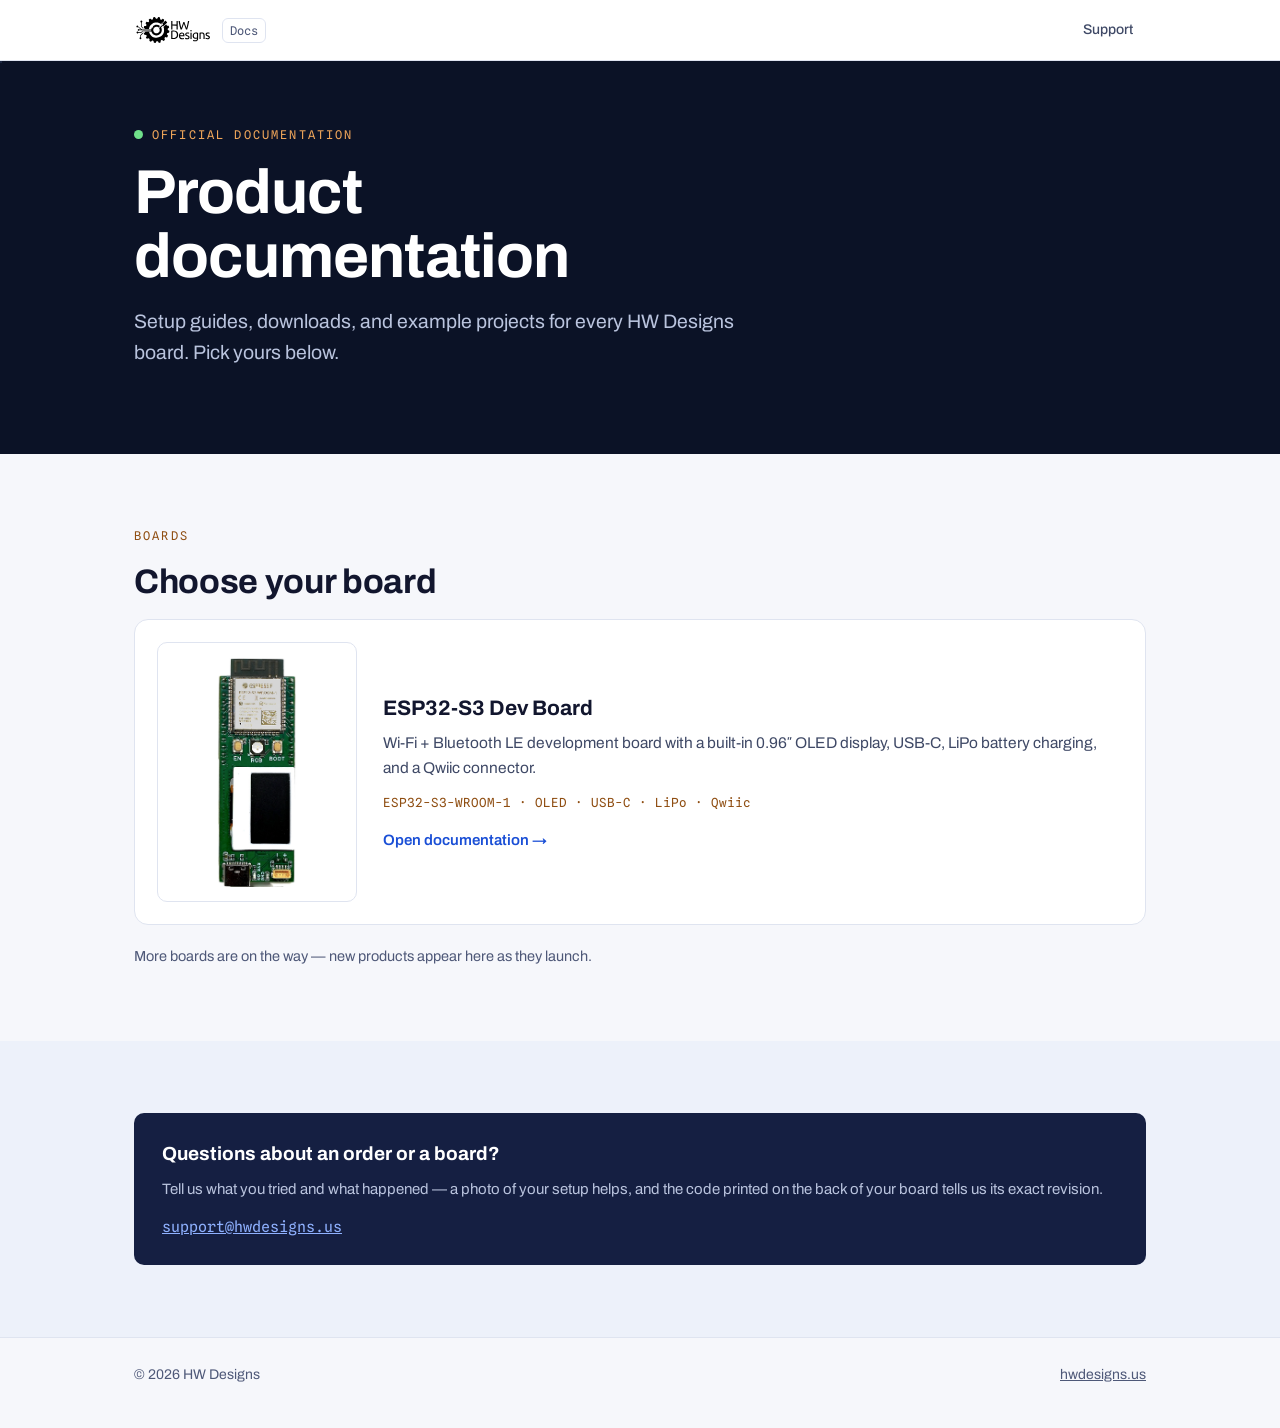
==== index.html @ e9e4bdf4 "redesigned the webpage with new colors and added the DVT results" ====
<!DOCTYPE html>
<html lang="en">
<!--
  HW Designs — documentation hub (site root)
  ───────────────────────────────────────────
  This page lists every board. Each board lives in its own folder
  (e.g. /esp32-s3/) with its own page, images, and documents.
  To add a new board: see "Adding a new board" in README.md.
-->
<head>
  <meta charset="UTF-8">
  <meta name="viewport" content="width=device-width, initial-scale=1.0">
  <title>Documentation · HW Designs</title>
  <meta name="description" content="Official documentation for HW Designs boards: setup guides, schematics, pinouts, 3D models, and example projects.">
  <meta property="og:title" content="HW Designs — Documentation">
  <meta property="og:description" content="Pick your board for setup guides, downloads, and example projects.">
  <meta property="og:url" content="https://docs.hwdesigns.us">
  <meta name="color-scheme" content="light">
  <link rel="icon" href="assets/logo.svg">
  <link rel="preconnect" href="https://fonts.googleapis.com">
  <link rel="preconnect" href="https://fonts.gstatic.com" crossorigin>
  <link href="https://fonts.googleapis.com/css2?family=Archivo:wght@400;500;600;700&family=Spline+Sans+Mono:wght@400;500&display=swap" rel="stylesheet">
  <link rel="stylesheet" href="assets/site.css">
</head>
<body id="top">
  <a class="skip" href="#boards">Skip to boards</a>

  <header class="site-header">
    <div class="header-inner">
      <a class="brand" href="#top">
        <img src="assets/logo.svg" alt="HW Designs" class="logo" onerror="this.hidden=true;this.nextElementSibling.hidden=false">
        <span class="brand-fallback" hidden>HW&nbsp;Designs</span>
        <span class="brand-docs">Docs</span>
      </a>
      <nav class="site-nav" aria-label="Sections">
        <a href="#support">Support</a>
      </nav>
    </div>
  </header>

  <section class="hero">
    <div class="wrap">
      <p class="eyebrow"><span class="rgb-dot" aria-hidden="true"></span>Official documentation</p>
      <h1>Product documentation</h1>
      <p class="lede">Setup guides, downloads, and example projects for every HW&nbsp;Designs board. Pick yours below.</p>
    </div>
  </section>

  <main>
    <section id="boards" class="section">
      <div class="wrap">
        <p class="kicker">Boards</p>
        <h2>Choose your board</h2>
        <div class="grid-boards">
          <!-- To add a new board, copy this whole <a class="board-card"> block,
               change the href to the new board's folder, and update the
               image path, name, description, and tags. -->
          <a class="board-card" href="esp32-s3/">
            <span class="thumb">
              <!-- Keep this in sync with IMG_VERSION in esp32-s3/index.html when you post new photos -->
              <img src="esp32-s3/assets/top_view_V2.jpg" alt="ESP32-S3 Dev Board" loading="lazy">
            </span>
            <span class="info">
              <span class="b-name">ESP32&#8209;S3 Dev Board</span>
              <span class="b-desc">Wi&#8209;Fi + Bluetooth&nbsp;LE development board with a built&#8209;in 0.96&Prime; OLED display, USB&#8209;C, LiPo battery charging, and a Qwiic connector.</span>
              <span class="b-tags">ESP32-S3-WROOM-1 &middot; OLED &middot; USB-C &middot; LiPo &middot; Qwiic</span>
              <span class="b-go">Open documentation&nbsp;&rarr;</span>
            </span>
          </a>
        </div>
        <p class="more-note">More boards are on the way &mdash; new products appear here as they launch.</p>
      </div>
    </section>

    <section id="support" class="section">
      <div class="wrap">
        <div class="contact">
          <h3>Questions about an order or a board?</h3>
          <p>Tell us what you tried and what happened &mdash; a photo of your setup helps, and the code printed on the back of your board tells us its exact revision.</p>
          <!-- TODO: make sure this mailbox exists (or change it) before printing the QR code -->
          <p><a href="mailto:support@hwdesigns.us">support@hwdesigns.us</a></p>
        </div>
      </div>
    </section>
  </main>

  <footer class="site-footer">
    <div class="wrap footer-inner">
      <span>&copy; 2026 HW Designs</span>
      <a href="https://hwdesigns.us">hwdesigns.us</a>
    </div>
  </footer>
</body>
</html>
---- assets/site.css ----
/* ═══════════════════════════════════════════════════════════════════════
   HW Designs — shared site stylesheet (assets/site.css)
   Used by: /index.html (hub) · /esp32-s3/index.html · /esp32-s3/dvt/
   Theme: "circuit copper & cobalt" — ink-navy dark surfaces, cobalt
   primary, copper secondary. No green (the boards supply that).
   Every text/background pair verified ≥ 4.5:1 (most ≥ 6:1) WCAG AA.
   Colors and fonts live in :root below — edit once, applies site-wide.
   ═══════════════════════════════════════════════════════════════════════ */
:root{
  color-scheme: light;
  /* Light surfaces */
  --paper:#F6F7FB;         /* page background                  */
  --card:#FFFFFF;          /* cards & tables                   */
  --tint:#EDF1FA;          /* alternating section bands        */
  --ink:#12162E;           /* headings & body text  (16.6:1)   */
  --soft:#3F4966;          /* secondary text        (8.3:1)    */
  --label:#4E5878;         /* small labels          (6.6:1)    */
  --line:#DFE4F0;          /* borders                          */
  /* Dark surfaces */
  --navy:#0B1226;          /* hero & dark panels               */
  --navy-2:#151F42;        /* raised dark panels               */
  --bright:#F2F5FC;        /* text on navy          (17:1)     */
  --dim:#BAC4DE;           /* secondary on navy     (10.7:1)   */
  --faint:#8E9AC0;         /* tertiary on navy      (6.7:1)    */
  /* Accents */
  --cobalt:#1A4FD6;        /* primary — links, buttons, active (6.3:1 on paper) */
  --cobalt-ink:#1443B8;    /* primary text on cobalt-tint      */
  --cobalt-lt:#8FB1FF;     /* primary on navy       (8.8:1)    */
  --cobalt-tint:#E3EAFD;
  --copper:#C06A14;        /* secondary — decorative           */
  --copper-ink:#8F4E12;    /* secondary text        (6.0:1)    */
  --copper-lt:#F0A65A;     /* secondary on navy     (9.1:1)    */
  --copper-tint:#FBEEDD;
  --red-ink:#A8271F;       /* failures              (6.1:1)    */
  --red-tint:#FBE7E6;
  --gray-tint:#EDEFF5;
  --radius:10px;
  --sans:'Archivo',system-ui,-apple-system,'Segoe UI',sans-serif;
  --mono:'Spline Sans Mono',ui-monospace,'SF Mono',Menlo,Consolas,monospace;
}
*{box-sizing:border-box}
html{scroll-behavior:smooth}
body{margin:0;font-family:var(--sans);font-size:16.5px;line-height:1.6;color:var(--ink);background:var(--paper)}
::selection{background:var(--navy);color:#fff}
:focus-visible{outline:2px solid var(--cobalt);outline-offset:2px;border-radius:4px}
.wrap{max-width:1060px;margin:0 auto;padding:0 24px}
a{color:var(--cobalt)}

.skip{position:absolute;left:-999px;top:0;background:var(--navy);color:#fff;padding:10px 16px;z-index:99}
.skip:focus{left:12px;top:12px}

/* ── Header & pill-tab nav ─────────────────────────────────────────── */
.site-header{position:sticky;top:0;z-index:20;background:rgba(255,255,255,.94);backdrop-filter:blur(8px);border-bottom:1px solid var(--line)}
.header-inner{display:flex;align-items:center;justify-content:space-between;gap:16px;padding:11px 24px;max-width:1060px;margin:0 auto}
.brand{display:flex;align-items:center;gap:10px;text-decoration:none}
.logo{height:30px;width:auto;display:block}
.brand-fallback{font-weight:700;letter-spacing:.06em;color:var(--ink)}
.brand-docs{font-family:var(--mono);font-size:12px;color:var(--label);border:1px solid var(--line);border-radius:6px;padding:2px 7px}
.site-nav{display:flex;flex-wrap:wrap;gap:4px}
.site-nav a{font-size:14px;font-weight:500;color:var(--soft);text-decoration:none;padding:7px 12px;border-radius:999px;border:1px solid transparent;transition:background .15s ease,color .15s ease}
.site-nav a:hover{color:var(--cobalt-ink);background:var(--cobalt-tint)}
.site-nav a.active{color:var(--cobalt-ink);background:var(--cobalt-tint);border-color:#CBD8F8;font-weight:600}

/* ── Hero (ink-navy with faint circuit dot-grid) ───────────────────── */
.hero{background:var(--navy) radial-gradient(circle at 1px 1px,rgba(143,177,255,.13) 1px,transparent 1.6px);background-size:auto,26px 26px;color:var(--bright);padding:64px 0 60px}
.hero-grid{display:grid;grid-template-columns:1fr 250px;gap:52px;align-items:center}
.eyebrow{font-family:var(--mono);font-size:12px;letter-spacing:.18em;text-transform:uppercase;color:var(--copper-lt);margin:0;display:flex;align-items:center;gap:9px}
.rgb-dot{width:9px;height:9px;border-radius:50%;background:#6FE08A;animation:ledcycle 6s ease-in-out infinite;flex:none}
@keyframes ledcycle{0%,100%{background:#FF6A5A}33%{background:#6FE08A}66%{background:#6FB2FF}}
.hero h1{font-size:clamp(38px,6vw,62px);line-height:1.04;letter-spacing:-.015em;font-weight:700;margin:16px 0 16px;color:#fff;max-width:16ch}
.lede{font-size:clamp(17px,2vw,19.5px);color:var(--dim);max-width:58ch;margin:0 0 26px}
.cta-row{display:flex;flex-wrap:wrap;gap:12px;margin:0 0 18px}
.btn{display:inline-block;padding:12px 22px;border-radius:8px;font-weight:600;font-size:15.5px;text-decoration:none;border:1px solid transparent}
.btn-light{background:var(--cobalt);color:#fff}
.btn-light:hover{background:#1443B8}
.btn-ghost{border-color:rgba(186,196,222,.5);color:var(--bright)}
.btn-ghost:hover{border-color:var(--bright)}
.quickfacts{font-family:var(--mono);font-size:13px;color:var(--faint);margin:0}

/* Product shot: white card floating on navy with cobalt + copper glow.
   (Board renders now have white backgrounds, so the frame is light.)   */
.hero-shot{position:relative;margin:0;justify-self:center;background:#fff;border-radius:16px;padding:16px 12px;box-shadow:0 24px 70px rgba(4,8,20,.55)}
.hero-shot::before{content:"";position:absolute;inset:-18%;z-index:-1;background:radial-gradient(closest-side at 35% 40%,rgba(90,134,255,.4),transparent 70%),radial-gradient(closest-side at 70% 75%,rgba(240,166,90,.22),transparent 72%);pointer-events:none}
.hero-shot img{position:relative;display:block;height:440px;width:auto;max-width:100%}

/* ── Sections ──────────────────────────────────────────────────────── */
.section{padding:72px 0}
main > .section:nth-child(even){background:var(--tint)}
section{scroll-margin-top:96px}
.kicker{font-family:var(--mono);font-size:12px;letter-spacing:.18em;text-transform:uppercase;color:var(--copper-ink);margin:0}
.section h2{font-size:clamp(26px,3.4vw,34px);letter-spacing:-.01em;margin:10px 0 10px}
.section-intro{color:var(--soft);max-width:62ch;margin:0}

/* ── Getting-started steps ─────────────────────────────────────────── */
.steps{list-style:none;margin:36px 0 0;padding:0;display:grid;gap:14px}
.step{background:var(--card);border:1px solid var(--line);border-radius:var(--radius);padding:24px 26px;display:grid;grid-template-columns:44px 1fr;gap:20px}
.step-no{font-family:var(--mono);font-size:16px;color:#fff;background:var(--cobalt);width:40px;height:40px;border-radius:8px;display:grid;place-items:center}
.step h3{margin:7px 0 8px;font-size:19px}
.step p{margin:0 0 10px;color:var(--soft)}
.step p:last-child{margin-bottom:0}
pre{background:#F0F2F8;color:#181D36;border:1px solid var(--line);border-left:3px solid var(--cobalt);border-radius:8px;padding:14px 18px;overflow-x:auto;font-family:var(--mono);font-size:13.5px;line-height:1.6;margin:12px 0}
code{font-family:var(--mono)}
p code,li code,td code{background:#E7EAF4;border-radius:5px;padding:2px 6px;font-size:.88em}
.settings{border-collapse:collapse;margin:12px 0 4px;font-size:14.5px}
.settings th,.settings td{text-align:left;padding:8px 22px 8px 0;border-bottom:1px solid var(--line)}
.settings th{font-weight:600;color:var(--ink)}
.settings td{font-family:var(--mono);font-size:13.5px;color:var(--soft)}
.hint{font-size:14px;color:var(--label)}

/* ── Board tour ────────────────────────────────────────────────────── */
.tour-grid{display:grid;grid-template-columns:1fr 1fr;gap:22px;margin:36px 0 0}
.tour-col h3{margin:0 0 12px;font-size:19px}
.render-frame{background:var(--card);border:1px solid var(--line);border-radius:14px;padding:20px;display:flex;justify-content:center}
.render-frame img{display:block;height:520px;width:auto;max-width:100%}
.feat{list-style:none;margin:18px 0 0;padding:0;display:grid;gap:9px}
.feat li{position:relative;padding-left:20px;color:var(--soft);font-size:15.5px}
.feat li::before{content:"";position:absolute;left:0;top:9px;width:8px;height:8px;background:var(--copper)}
.notes{display:grid;grid-template-columns:repeat(3,1fr);gap:14px;margin:30px 0 0}
.note{background:var(--card);border:1px solid var(--line);border-top:3px solid var(--copper);border-radius:var(--radius);padding:20px 22px}
.note h4{margin:0 0 8px;font-size:16px}
.note p{margin:0;color:var(--soft);font-size:14.5px}
.dims{font-family:var(--mono);font-size:13.5px;color:var(--label);margin:26px 0 0}

/* ── Spec grid ─────────────────────────────────────────────────────── */
.grid-specs{display:grid;grid-template-columns:repeat(4,1fr);gap:14px;margin:36px 0 0}
.spec{background:var(--card);border:1px solid var(--line);border-radius:var(--radius);padding:18px 20px}
.spec .label{font-family:var(--mono);font-size:12px;letter-spacing:.14em;text-transform:uppercase;color:var(--copper-ink)}
.spec .val{margin-top:8px;font-weight:600;font-size:15px;line-height:1.5}

/* ── Downloads table ───────────────────────────────────────────────── */
.dl-table{width:100%;border-collapse:collapse;margin:32px 0 0;background:var(--card);border:1px solid var(--line);border-radius:var(--radius);overflow:hidden}
.dl-table thead th{font-family:var(--mono);font-size:12px;letter-spacing:.14em;text-transform:uppercase;color:var(--label);text-align:left;padding:14px 20px;border-bottom:1px solid var(--line);font-weight:500;background:var(--card)}
.dl-table td{padding:16px 20px;border-bottom:1px solid var(--line);vertical-align:top;background:var(--card)}
.dl-table tbody tr:last-child td{border-bottom:none}
.dl-table tbody tr:hover td{background:#F3F6FD}
.dl-name{font-weight:600}
.dl-desc{color:var(--soft);font-size:15px}
.dl-file a{font-family:var(--mono);font-size:13.5px;text-underline-offset:3px}
.table-note{font-size:14px;color:var(--label);margin:14px 0 0}

/* ── Example cards ─────────────────────────────────────────────────── */
.grid-ex{display:grid;grid-template-columns:repeat(3,1fr);gap:14px;margin:36px 0 0}
.card{background:var(--card);border:1px solid var(--line);border-radius:var(--radius);padding:24px;display:flex;flex-direction:column;gap:10px}
.card h3{margin:0;font-size:18px}
.card p{margin:0;color:var(--soft);font-size:15px;flex:1}
.btn-sm{align-self:flex-start;font-size:14px;font-weight:600;color:var(--cobalt-ink);border:1.5px solid var(--cobalt);border-radius:7px;padding:8px 14px;text-decoration:none}
.btn-sm:hover{background:var(--cobalt);border-color:var(--cobalt);color:#fff}

/* ── Support ───────────────────────────────────────────────────────── */
.grid-support{display:grid;grid-template-columns:1fr 1.3fr;gap:14px;margin:36px 0 0}
.contact{background:var(--navy-2);color:var(--bright);border-radius:var(--radius);padding:26px 28px}
.contact h3{margin:0 0 8px;font-size:19px;color:#fff}
.contact p{margin:0 0 14px;color:var(--dim);font-size:15px}
.contact p:last-child{margin:0}
.contact a{color:var(--cobalt-lt);font-family:var(--mono);font-size:15px}
.faq{display:grid;gap:10px;align-content:start}
details{background:var(--card);border:1px solid var(--line);border-radius:var(--radius)}
summary{list-style:none;cursor:pointer;padding:16px 20px;font-weight:600;display:flex;justify-content:space-between;gap:12px}
summary::-webkit-details-marker{display:none}
summary::after{content:"+";font-family:var(--mono);color:var(--copper-ink)}
details[open] summary::after{content:"–"}
details p{margin:0;padding:0 20px 16px;color:var(--soft);font-size:15px}

/* ── Hub board cards ───────────────────────────────────────────────── */
.grid-boards{display:grid;gap:16px}
.board-card{display:grid;grid-template-columns:200px 1fr;gap:26px;align-items:center;background:var(--card);border:1px solid var(--line);border-radius:14px;padding:22px;text-decoration:none;transition:border-color .15s ease,box-shadow .15s ease}
.board-card:hover{border-color:var(--cobalt);box-shadow:0 8px 28px rgba(26,79,214,.12)}
.thumb{background:var(--card);border:1px solid var(--line);border-radius:10px;padding:14px 10px;display:flex;justify-content:center}
.thumb img{display:block;height:230px;width:auto;max-width:100%}
.b-name{display:block;font-size:21px;font-weight:700;color:var(--ink);margin:0 0 6px}
.b-desc{display:block;color:var(--soft);font-size:15.5px;margin:0 0 12px}
.b-tags{display:block;font-family:var(--mono);font-size:12.5px;color:var(--copper-ink);margin:0 0 14px}
.b-go{display:inline-block;font-weight:600;font-size:15px;color:var(--cobalt)}
.board-card:hover .b-go{text-decoration:underline;text-underline-offset:4px}
.more-note{font-size:14.5px;color:var(--label);margin:20px 0 0}

/* ── Status pills & progress (DVT report) ──────────────────────────── */
.pill{display:inline-block;font-family:var(--mono);font-size:11.5px;letter-spacing:.06em;font-weight:500;border-radius:999px;padding:3px 10px;border:1px solid transparent;white-space:nowrap}
.pill-pass{background:var(--cobalt-tint);color:var(--cobalt-ink);border-color:#C9D7FA}
.pill-fail{background:var(--red-tint);color:var(--red-ink);border-color:#F2CBC8}
.pill-open{background:var(--copper-tint);color:var(--copper-ink);border-color:#F0D9BC}
.pill-na{background:var(--gray-tint);color:var(--label);border-color:#DCE0EC}
.progress{height:10px;border-radius:999px;background:var(--gray-tint);overflow:hidden;border:1px solid var(--line)}
.progress > span{display:block;height:100%;background:linear-gradient(90deg,var(--cobalt),#5A86FF)}

/* ── Footer ────────────────────────────────────────────────────────── */
.site-footer{border-top:1px solid var(--line);padding:26px 0 42px;background:var(--paper)}
.footer-inner{display:flex;flex-wrap:wrap;justify-content:space-between;gap:10px;font-size:14px;color:var(--label)}
.site-footer a{color:var(--label)}

/* ── Responsive ────────────────────────────────────────────────────── */
@media (max-width:900px){
  .hero-grid{grid-template-columns:1fr;gap:36px}
  .hero-shot{justify-self:start}
  .hero-shot img{height:380px}
  .tour-grid{grid-template-columns:1fr}
  .render-frame img{height:440px}
  .notes{grid-template-columns:1fr}
  .grid-specs{grid-template-columns:repeat(2,1fr)}
  .grid-ex{grid-template-columns:1fr}
  .grid-support{grid-template-columns:1fr}
  .board-card{grid-template-columns:1fr}
  .thumb img{height:200px}
}
@media (max-width:560px){
  .grid-specs{grid-template-columns:1fr}
  .step{grid-template-columns:1fr;gap:10px}
  .dl-desc-col{display:none}
}
@media (prefers-reduced-motion:reduce){
  html{scroll-behavior:auto}
  .rgb-dot{animation:none;background:var(--cobalt-lt)}
  .site-nav a,.board-card{transition:none}
}
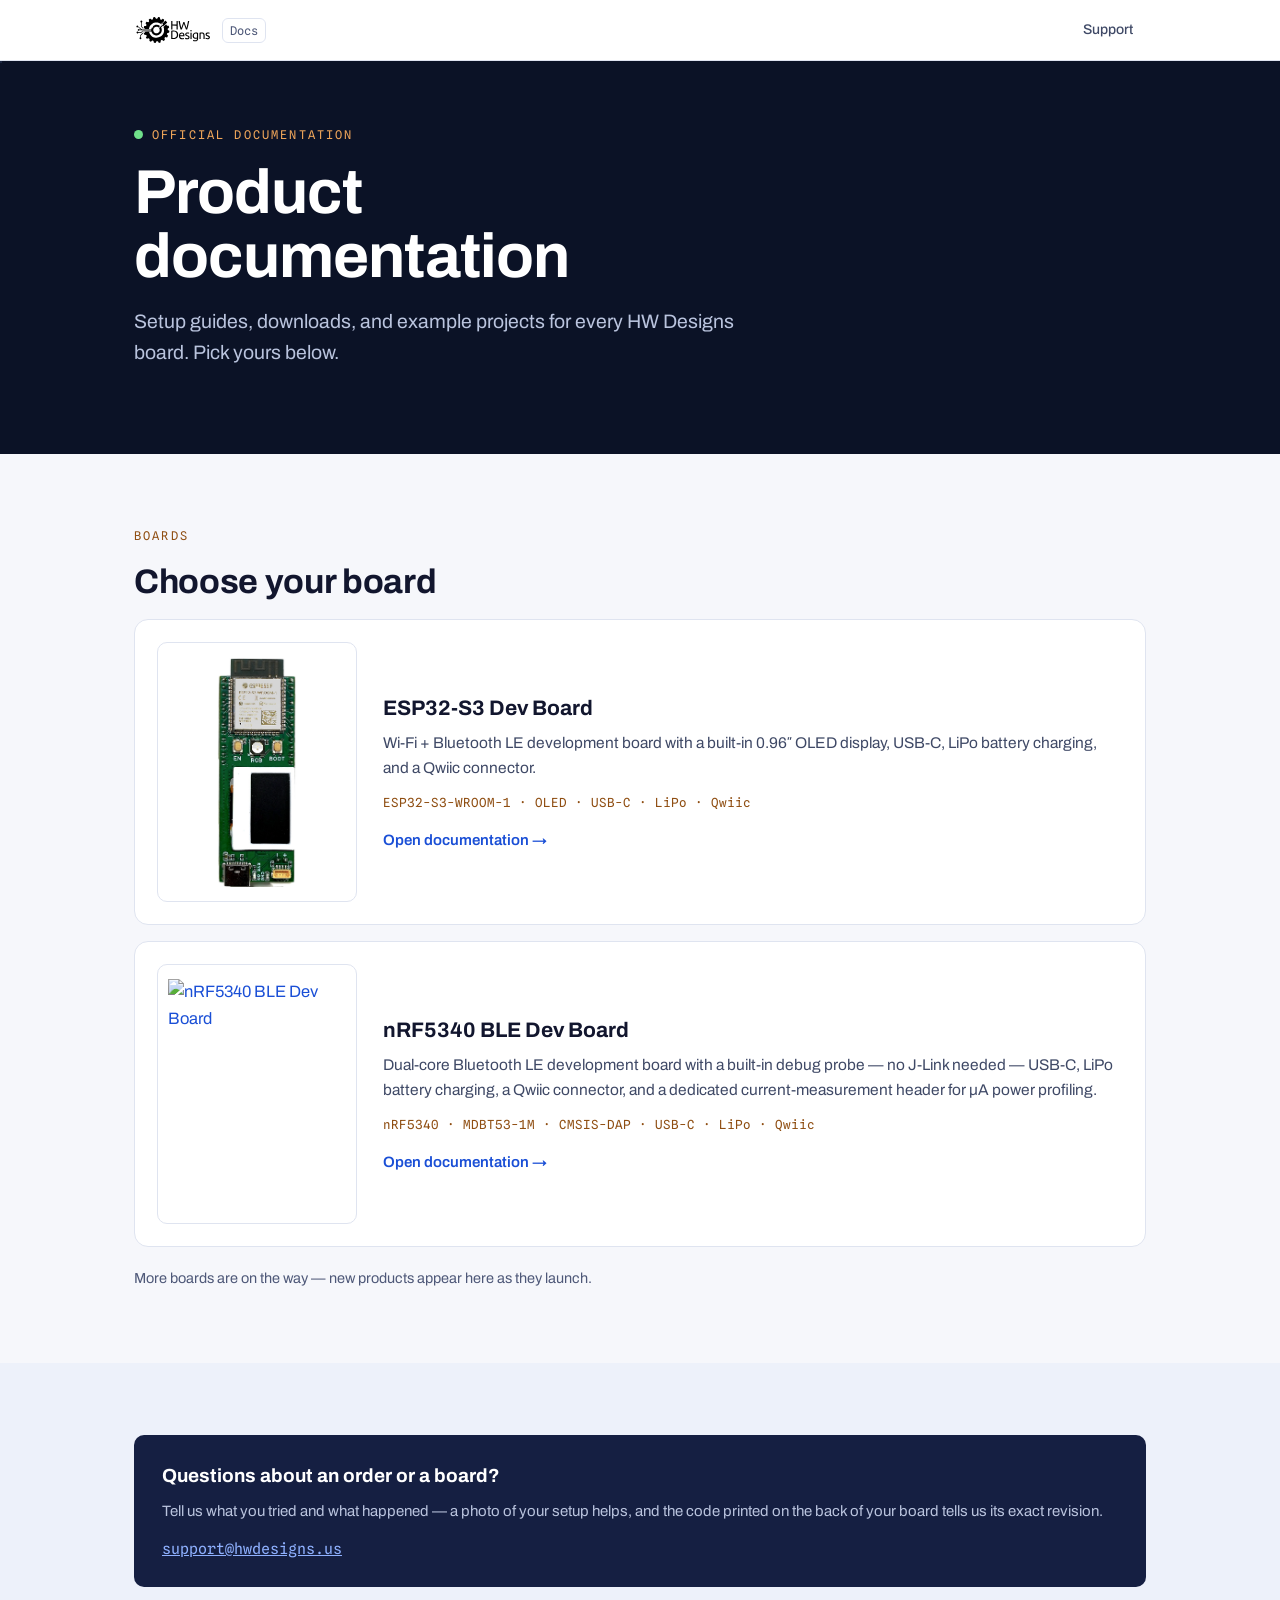
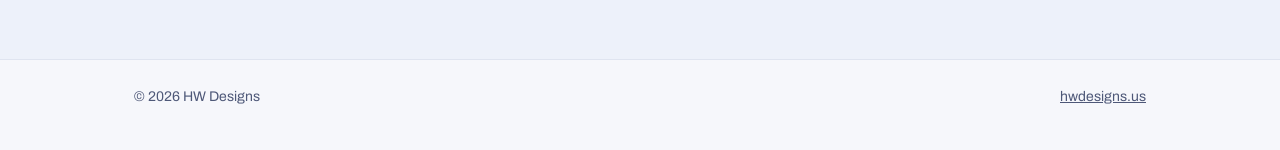
==== commit a0fed3b1: "Add nRF5340 BLE Dev Board section to the site - New nrf5340/ board folder following the esp32-s3 pat" ====
--- a/index.html
+++ b/index.html
@@ -67,6 +67,19 @@
               <span class="b-go">Open documentation&nbsp;&rarr;</span>
             </span>
           </a>
+          <a class="board-card" href="nrf5340/">
+            <span class="thumb">
+              <!-- Keep this in sync with IMG_VERSION in nrf5340/index.html when you post new photos.
+                   TODO: upload nrf5340/assets/top_view_V1.jpg -->
+              <img src="nrf5340/assets/top_view_V1.jpg" alt="nRF5340 BLE Dev Board" loading="lazy" onerror="this.hidden=true">
+            </span>
+            <span class="info">
+              <span class="b-name">nRF5340 BLE Dev Board</span>
+              <span class="b-desc">Dual&#8209;core Bluetooth&nbsp;LE development board with a built&#8209;in debug probe &mdash; no J&#8209;Link needed &mdash; USB&#8209;C, LiPo battery charging, a Qwiic connector, and a dedicated current&#8209;measurement header for &micro;A power profiling.</span>
+              <span class="b-tags">nRF5340 &middot; MDBT53-1M &middot; CMSIS-DAP &middot; USB-C &middot; LiPo &middot; Qwiic</span>
+              <span class="b-go">Open documentation&nbsp;&rarr;</span>
+            </span>
+          </a>
         </div>
         <p class="more-note">More boards are on the way &mdash; new products appear here as they launch.</p>
       </div>
--- a/assets/site.css
+++ b/assets/site.css
@@ -120,6 +120,11 @@
 .note h4{margin:0 0 8px;font-size:16px}
 .note p{margin:0;color:var(--soft);font-size:14.5px}
 .dims{font-family:var(--mono);font-size:13.5px;color:var(--label);margin:26px 0 0}
+.diagram-frame{background:var(--card);border:1px solid var(--line);border-radius:14px;padding:20px 20px 16px;margin:26px 0 0}
+.diagram-frame > a{display:block}
+.diagram-frame img{display:block;width:100%;height:auto}
+.diagram-caption{font-size:14px;color:var(--label);margin:12px 2px 0;line-height:1.55}
+.diagram-caption b{color:var(--soft)}
 
 /* ── Spec grid ─────────────────────────────────────────────────────── */
 .grid-specs{display:grid;grid-template-columns:repeat(4,1fr);gap:14px;margin:36px 0 0}
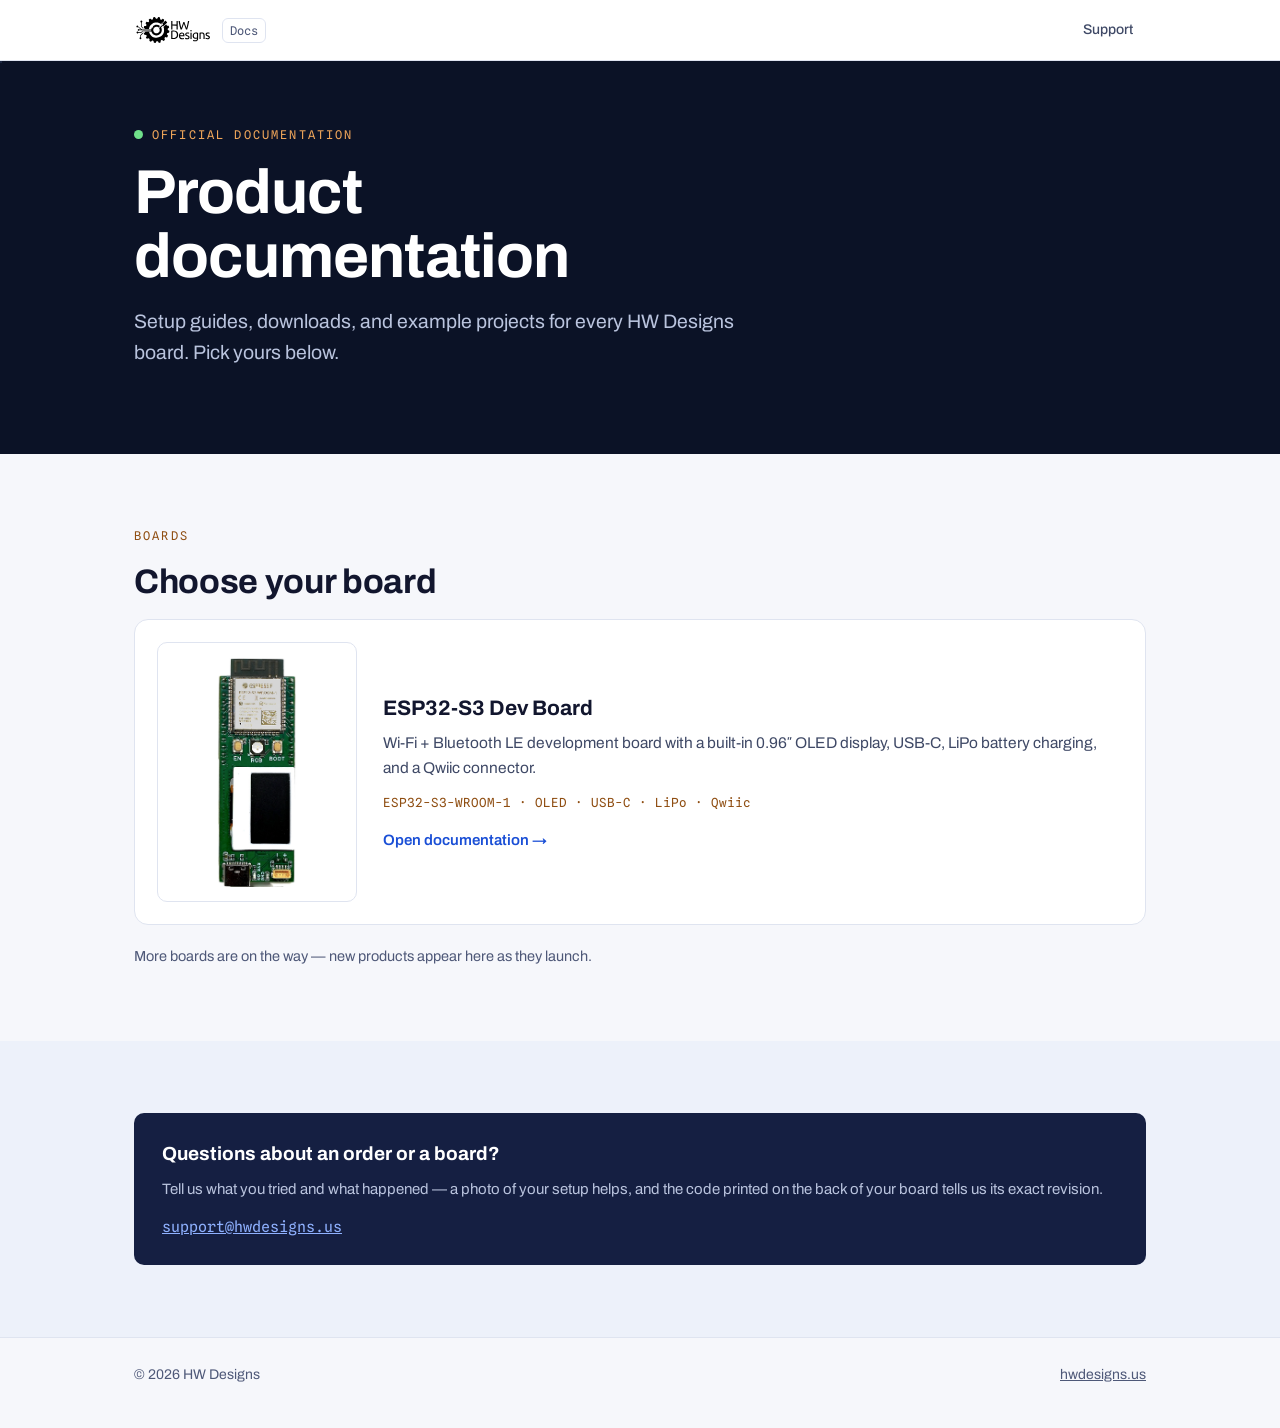
==== commit 7032c710: "Move nRF5340 board off main until launch The nRF5340 BLE Dev Board is not ready for customers yet, s" ====
--- a/index.html
+++ b/index.html
@@ -67,19 +67,6 @@
               <span class="b-go">Open documentation&nbsp;&rarr;</span>
             </span>
           </a>
-          <a class="board-card" href="nrf5340/">
-            <span class="thumb">
-              <!-- Keep this in sync with IMG_VERSION in nrf5340/index.html when you post new photos.
-                   TODO: upload nrf5340/assets/top_view_V1.jpg -->
-              <img src="nrf5340/assets/top_view_V1.jpg" alt="nRF5340 BLE Dev Board" loading="lazy" onerror="this.hidden=true">
-            </span>
-            <span class="info">
-              <span class="b-name">nRF5340 BLE Dev Board</span>
-              <span class="b-desc">Dual&#8209;core Bluetooth&nbsp;LE development board with a built&#8209;in debug probe &mdash; no J&#8209;Link needed &mdash; USB&#8209;C, LiPo battery charging, a Qwiic connector, and a dedicated current&#8209;measurement header for &micro;A power profiling.</span>
-              <span class="b-tags">nRF5340 &middot; MDBT53-1M &middot; CMSIS-DAP &middot; USB-C &middot; LiPo &middot; Qwiic</span>
-              <span class="b-go">Open documentation&nbsp;&rarr;</span>
-            </span>
-          </a>
         </div>
         <p class="more-note">More boards are on the way &mdash; new products appear here as they launch.</p>
       </div>
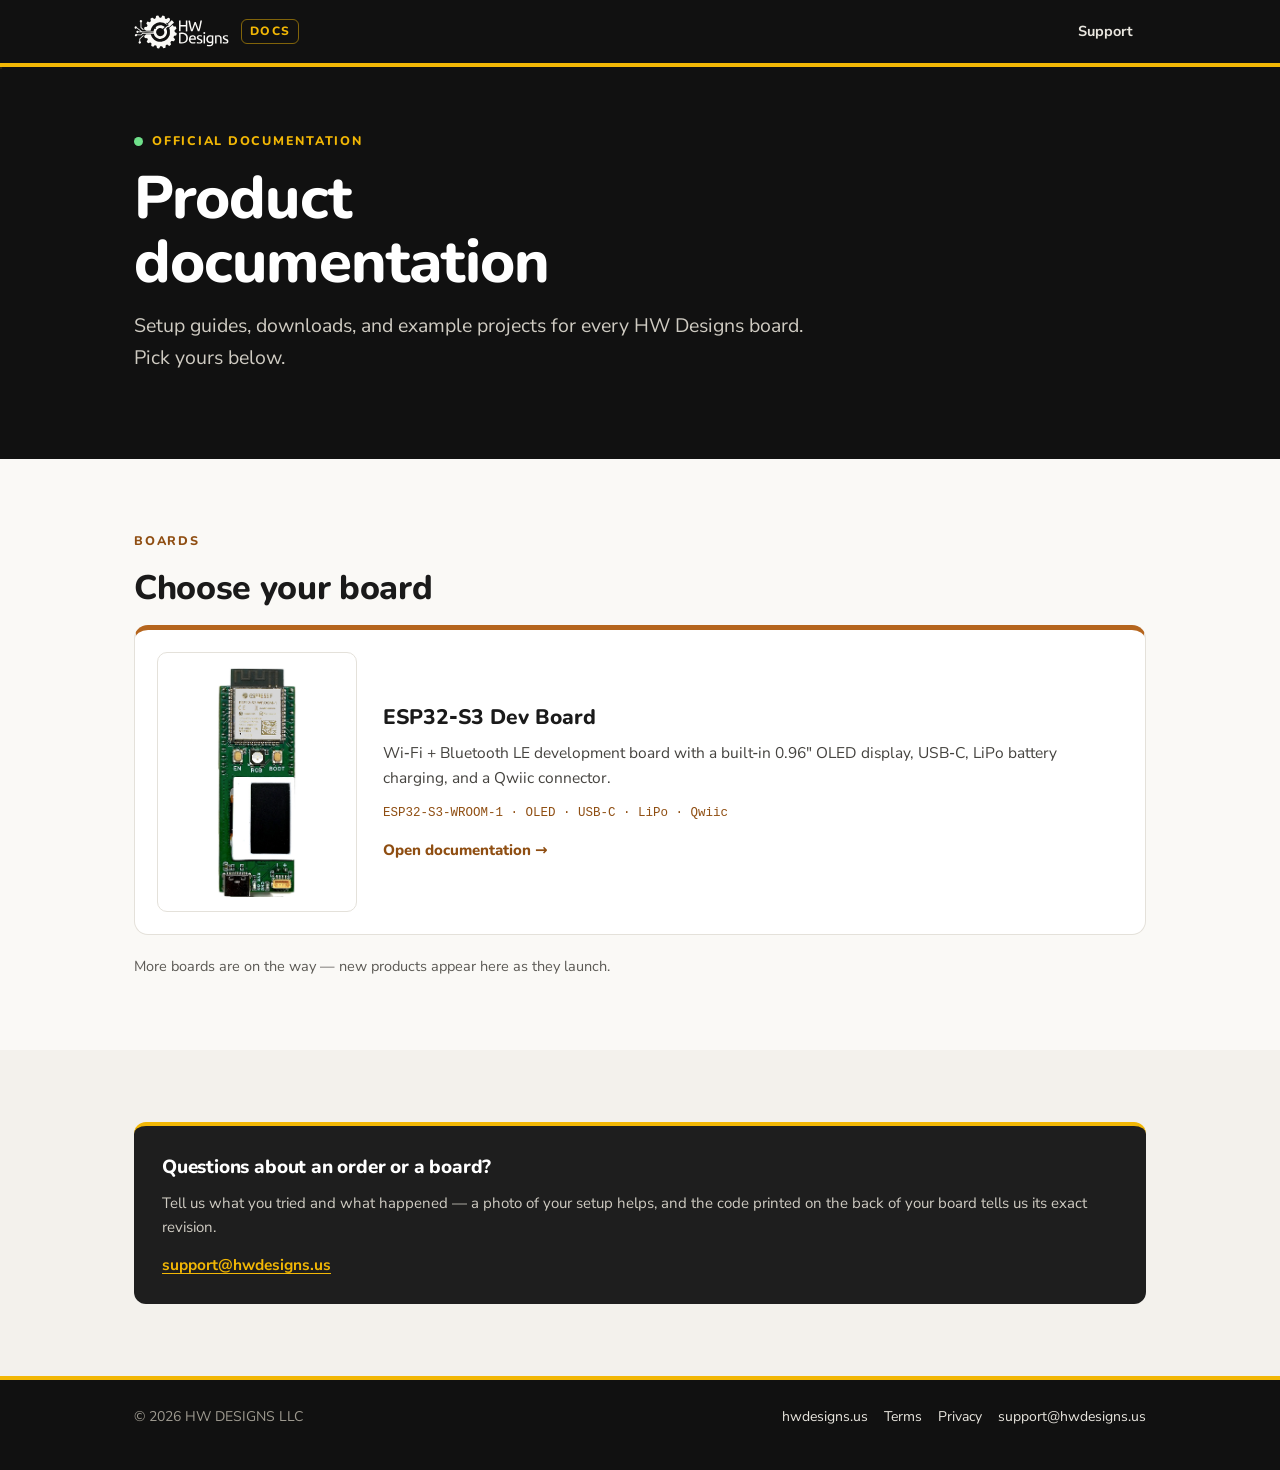
==== commit 428606f1: "Restyle docs to match the hwdesigns.us brand Black header and hero with gold accents, copper hardwar" ====
--- a/index.html
+++ b/index.html
@@ -15,11 +15,9 @@
   <meta property="og:title" content="HW Designs — Documentation">
   <meta property="og:description" content="Pick your board for setup guides, downloads, and example projects.">
   <meta property="og:url" content="https://docs.hwdesigns.us">
-  <meta name="color-scheme" content="light">
-  <link rel="icon" href="assets/logo.svg">
-  <link rel="preconnect" href="https://fonts.googleapis.com">
-  <link rel="preconnect" href="https://fonts.gstatic.com" crossorigin>
-  <link href="https://fonts.googleapis.com/css2?family=Archivo:wght@400;500;600;700&family=Spline+Sans+Mono:wght@400;500&display=swap" rel="stylesheet">
+  <meta name="color-scheme" content="light dark">
+  <meta name="theme-color" content="#111111">
+  <link rel="icon" href="assets/favicon.svg" type="image/svg+xml">
   <link rel="stylesheet" href="assets/site.css">
 </head>
 <body id="top">
@@ -28,7 +26,7 @@
   <header class="site-header">
     <div class="header-inner">
       <a class="brand" href="#top">
-        <img src="assets/logo.svg" alt="HW Designs" class="logo" onerror="this.hidden=true;this.nextElementSibling.hidden=false">
+        <img src="assets/logo-white.svg" alt="HW Designs" class="logo" width="95" height="34" onerror="this.hidden=true;this.nextElementSibling.hidden=false">
         <span class="brand-fallback" hidden>HW&nbsp;Designs</span>
         <span class="brand-docs">Docs</span>
       </a>
@@ -86,8 +84,8 @@
 
   <footer class="site-footer">
     <div class="wrap footer-inner">
-      <span>&copy; 2026 HW Designs</span>
-      <a href="https://hwdesigns.us">hwdesigns.us</a>
+      <span>&copy; 2026 HW DESIGNS LLC</span>
+      <span class="footer-links"><a href="https://hwdesigns.us">hwdesigns.us</a><a href="https://hwdesigns.us/terms/">Terms</a><a href="https://hwdesigns.us/privacy/">Privacy</a><a href="mailto:support@hwdesigns.us">support@hwdesigns.us</a></span>
     </div>
   </footer>
 </body>
--- a/assets/site.css
+++ b/assets/site.css
@@ -1,116 +1,166 @@
 /* ═══════════════════════════════════════════════════════════════════════
    HW Designs — shared site stylesheet (assets/site.css)
    Used by: /index.html (hub) · /esp32-s3/index.html · /esp32-s3/dvt/
-   Theme: "circuit copper & cobalt" — ink-navy dark surfaces, cobalt
-   primary, copper secondary. No green (the boards supply that).
-   Every text/background pair verified ≥ 4.5:1 (most ≥ 6:1) WCAG AA.
+   Theme: HW Designs "black & gold" — the same brand system as
+   hwdesigns.us. Brand black header and hero, gold primary, copper as the
+   hardware accent. Light and dark mode follow the visitor's device.
    Colors and fonts live in :root below — edit once, applies site-wide.
+   (Variable names such as --cobalt and --navy are kept from the earlier
+   theme so the page files did not have to change; the values are new.)
    ═══════════════════════════════════════════════════════════════════════ */
+
+/* ── Fonts (stored in assets/fonts — no outside requests) ─────────── */
+@font-face{font-family:"Nunito";src:url("fonts/nunito-latin.woff2") format("woff2");font-weight:200 1000;font-style:normal;font-display:swap}
+@font-face{font-family:"Nunito Sans";src:url("fonts/nunito-sans-latin.woff2") format("woff2");font-weight:200 1000;font-style:normal;font-display:swap}
+
 :root{
-  color-scheme: light;
+  color-scheme: light dark;
+  /* Brand constants (same in light and dark) */
+  --gold:#F2B705;          /* brand gold — buttons, header line     */
+  --on-gold:#111111;       /* text on gold                          */
+  --frame:#FFFFFF;         /* frames behind product renders & charts (they have white backgrounds) */
   /* Light surfaces */
-  --paper:#F6F7FB;         /* page background                  */
-  --card:#FFFFFF;          /* cards & tables                   */
-  --tint:#EDF1FA;          /* alternating section bands        */
-  --ink:#12162E;           /* headings & body text  (16.6:1)   */
-  --soft:#3F4966;          /* secondary text        (8.3:1)    */
-  --label:#4E5878;         /* small labels          (6.6:1)    */
-  --line:#DFE4F0;          /* borders                          */
-  /* Dark surfaces */
-  --navy:#0B1226;          /* hero & dark panels               */
-  --navy-2:#151F42;        /* raised dark panels               */
-  --bright:#F2F5FC;        /* text on navy          (17:1)     */
-  --dim:#BAC4DE;           /* secondary on navy     (10.7:1)   */
-  --faint:#8E9AC0;         /* tertiary on navy      (6.7:1)    */
+  --paper:#FAF9F6;         /* page background                       */
+  --card:#FFFFFF;          /* cards & tables                        */
+  --tint:#F3F1EC;          /* alternating section bands             */
+  --ink:#1A1A1A;           /* headings & body text                  */
+  --soft:#45433F;          /* secondary text                        */
+  --label:#5C5A55;         /* small labels                          */
+  --line:#E4E1DA;          /* borders                               */
+  --hover:#F7F4EC;         /* table-row hover                       */
+  --code-bg:#F3F1EC;       /* code blocks                           */
+  --code-inline:#ECE8DF;   /* inline code                           */
+  /* Dark surfaces (header, hero, contact panel) */
+  --navy:#111111;          /* brand black                           */
+  --navy-2:#1E1E1E;        /* raised dark panels                    */
+  --bright:#FAF9F6;        /* text on black                         */
+  --dim:#CFCBC2;           /* secondary on black                    */
+  --faint:#9D998F;         /* tertiary on black                     */
   /* Accents */
-  --cobalt:#1A4FD6;        /* primary — links, buttons, active (6.3:1 on paper) */
-  --cobalt-ink:#1443B8;    /* primary text on cobalt-tint      */
-  --cobalt-lt:#8FB1FF;     /* primary on navy       (8.8:1)    */
-  --cobalt-tint:#E3EAFD;
-  --copper:#C06A14;        /* secondary — decorative           */
-  --copper-ink:#8F4E12;    /* secondary text        (6.0:1)    */
-  --copper-lt:#F0A65A;     /* secondary on navy     (9.1:1)    */
+  --cobalt:#8A6A00;        /* primary — links, active (gold readable on light) */
+  --cobalt-ink:#6E5500;    /* primary text on tint                  */
+  --cobalt-lt:#F2B705;     /* primary on black                      */
+  --cobalt-tint:#FBF3D6;
+  --cobalt-line:#EEDC9C;
+  --copper:#B5651D;        /* hardware accent — decorative          */
+  --copper-ink:#8F4E12;    /* hardware accent text                  */
+  --copper-lt:#F0A65A;     /* hardware accent on black              */
   --copper-tint:#FBEEDD;
-  --red-ink:#A8271F;       /* failures              (6.1:1)    */
+  --copper-line:#F0D9BC;
+  --red-ink:#A8271F;       /* failures                              */
   --red-tint:#FBE7E6;
-  --gray-tint:#EDEFF5;
-  --radius:10px;
-  --sans:'Archivo',system-ui,-apple-system,'Segoe UI',sans-serif;
-  --mono:'Spline Sans Mono',ui-monospace,'SF Mono',Menlo,Consolas,monospace;
-}
+  --red-line:#F2CBC8;
+  --gray-tint:#EFEDE8;
+  --gray-line:#DDD9D0;
+  --radius:12px;
+  --head:"Nunito",system-ui,-apple-system,"Segoe UI",sans-serif;
+  --sans:"Nunito Sans",system-ui,-apple-system,"Segoe UI",sans-serif;
+  --mono:ui-monospace,"SF Mono","Cascadia Mono",Menlo,Consolas,monospace;
+}
+
+@media (prefers-color-scheme: dark){
+  :root{
+    --paper:#121212;
+    --card:#1B1B1B;
+    --tint:#171717;
+    --ink:#F2F0EA;
+    --soft:#CFCBC2;
+    --label:#B3AFA6;
+    --line:#2F2D29;
+    --hover:#232220;
+    --code-bg:#1F1E1C;
+    --code-inline:#2A2926;
+    --navy-2:#1F1F1F;
+    --cobalt:#F2B705;
+    --cobalt-ink:#F2B705;
+    --cobalt-tint:#2A2410;
+    --cobalt-line:#4A3E14;
+    --copper:#E4A064;
+    --copper-ink:#E4A064;
+    --copper-tint:#2B2119;
+    --copper-line:#4A3522;
+    --red-ink:#F08A80;
+    --red-tint:#2E1A18;
+    --red-line:#4F2A26;
+    --gray-tint:#242424;
+    --gray-line:#353535;
+  }
+}
+
 *{box-sizing:border-box}
 html{scroll-behavior:smooth}
-body{margin:0;font-family:var(--sans);font-size:16.5px;line-height:1.6;color:var(--ink);background:var(--paper)}
-::selection{background:var(--navy);color:#fff}
-:focus-visible{outline:2px solid var(--cobalt);outline-offset:2px;border-radius:4px}
+body{margin:0;font-family:var(--sans);font-size:16.5px;line-height:1.6;color:var(--ink);background:var(--paper);-webkit-font-smoothing:antialiased}
+h1,h2,h3,h4{font-family:var(--head);font-weight:800;letter-spacing:-.01em}
+::selection{background:var(--gold);color:var(--on-gold)}
+:focus-visible{outline:3px solid var(--gold);outline-offset:3px;border-radius:4px}
 .wrap{max-width:1060px;margin:0 auto;padding:0 24px}
-a{color:var(--cobalt)}
-
-.skip{position:absolute;left:-999px;top:0;background:var(--navy);color:#fff;padding:10px 16px;z-index:99}
+a{color:var(--cobalt);text-underline-offset:3px}
+
+.skip{position:absolute;left:-999px;top:0;background:var(--gold);color:var(--on-gold);font-weight:700;padding:10px 16px;z-index:99;border-radius:8px}
 .skip:focus{left:12px;top:12px}
 
-/* ── Header & pill-tab nav ─────────────────────────────────────────── */
-.site-header{position:sticky;top:0;z-index:20;background:rgba(255,255,255,.94);backdrop-filter:blur(8px);border-bottom:1px solid var(--line)}
-.header-inner{display:flex;align-items:center;justify-content:space-between;gap:16px;padding:11px 24px;max-width:1060px;margin:0 auto}
-.brand{display:flex;align-items:center;gap:10px;text-decoration:none}
-.logo{height:30px;width:auto;display:block}
-.brand-fallback{font-weight:700;letter-spacing:.06em;color:var(--ink)}
-.brand-docs{font-family:var(--mono);font-size:12px;color:var(--label);border:1px solid var(--line);border-radius:6px;padding:2px 7px}
+/* ── Header & pill-tab nav (black bar + gold line, like hwdesigns.us) ── */
+.site-header{position:sticky;top:0;z-index:20;background:var(--navy);border-bottom:4px solid var(--gold)}
+.header-inner{display:flex;align-items:center;justify-content:space-between;gap:16px;padding:12px 24px;max-width:1060px;margin:0 auto}
+.brand{display:flex;align-items:center;gap:12px;text-decoration:none}
+.logo{height:34px;width:auto;display:block}
+.brand-fallback{font-family:var(--head);font-weight:800;letter-spacing:.04em;color:var(--bright)}
+.brand-docs{font-family:var(--head);font-weight:800;font-size:12px;letter-spacing:.12em;text-transform:uppercase;color:var(--gold);border:1px solid rgba(242,183,5,.5);border-radius:6px;padding:2px 8px}
 .site-nav{display:flex;flex-wrap:wrap;gap:4px}
-.site-nav a{font-size:14px;font-weight:500;color:var(--soft);text-decoration:none;padding:7px 12px;border-radius:999px;border:1px solid transparent;transition:background .15s ease,color .15s ease}
-.site-nav a:hover{color:var(--cobalt-ink);background:var(--cobalt-tint)}
-.site-nav a.active{color:var(--cobalt-ink);background:var(--cobalt-tint);border-color:#CBD8F8;font-weight:600}
-
-/* ── Hero (ink-navy with faint circuit dot-grid) ───────────────────── */
-.hero{background:var(--navy) radial-gradient(circle at 1px 1px,rgba(143,177,255,.13) 1px,transparent 1.6px);background-size:auto,26px 26px;color:var(--bright);padding:64px 0 60px}
+.site-nav a{font-size:14.5px;font-weight:700;color:#E9E6DF;text-decoration:none;padding:7px 12px;border-radius:999px;border:1px solid transparent;transition:background .15s ease,color .15s ease}
+.site-nav a:hover{color:var(--gold);background:#1E1E1E}
+.site-nav a.active{color:var(--gold);background:rgba(242,183,5,.12);border-color:rgba(242,183,5,.45)}
+
+/* ── Hero (brand black with a faint gold dot-grid) ─────────────────── */
+.hero{background:var(--navy) radial-gradient(circle at 1px 1px,rgba(242,183,5,.12) 1px,transparent 1.6px);background-size:auto,26px 26px;color:var(--bright);padding:64px 0 60px}
 .hero-grid{display:grid;grid-template-columns:1fr 250px;gap:52px;align-items:center}
-.eyebrow{font-family:var(--mono);font-size:12px;letter-spacing:.18em;text-transform:uppercase;color:var(--copper-lt);margin:0;display:flex;align-items:center;gap:9px}
+.eyebrow{font-family:var(--head);font-weight:800;font-size:12.5px;letter-spacing:.14em;text-transform:uppercase;color:var(--gold);margin:0;display:flex;align-items:center;gap:9px}
 .rgb-dot{width:9px;height:9px;border-radius:50%;background:#6FE08A;animation:ledcycle 6s ease-in-out infinite;flex:none}
 @keyframes ledcycle{0%,100%{background:#FF6A5A}33%{background:#6FE08A}66%{background:#6FB2FF}}
-.hero h1{font-size:clamp(38px,6vw,62px);line-height:1.04;letter-spacing:-.015em;font-weight:700;margin:16px 0 16px;color:#fff;max-width:16ch}
+.hero h1{font-size:clamp(38px,6vw,60px);line-height:1.06;letter-spacing:-.015em;font-weight:800;margin:16px 0 16px;color:#fff;max-width:16ch}
 .lede{font-size:clamp(17px,2vw,19.5px);color:var(--dim);max-width:58ch;margin:0 0 26px}
 .cta-row{display:flex;flex-wrap:wrap;gap:12px;margin:0 0 18px}
-.btn{display:inline-block;padding:12px 22px;border-radius:8px;font-weight:600;font-size:15.5px;text-decoration:none;border:1px solid transparent}
-.btn-light{background:var(--cobalt);color:#fff}
-.btn-light:hover{background:#1443B8}
-.btn-ghost{border-color:rgba(186,196,222,.5);color:var(--bright)}
+.btn{display:inline-block;padding:12px 22px;border-radius:10px;font-family:var(--head);font-weight:800;font-size:15.5px;text-decoration:none;border:2px solid transparent}
+.btn-light{background:var(--gold);color:var(--on-gold)}
+.btn-light:hover{background:#FFC91F}
+.btn-ghost{border-color:rgba(207,203,194,.45);color:var(--bright)}
 .btn-ghost:hover{border-color:var(--bright)}
 .quickfacts{font-family:var(--mono);font-size:13px;color:var(--faint);margin:0}
 
-/* Product shot: white card floating on navy with cobalt + copper glow.
-   (Board renders now have white backgrounds, so the frame is light.)   */
-.hero-shot{position:relative;margin:0;justify-self:center;background:#fff;border-radius:16px;padding:16px 12px;box-shadow:0 24px 70px rgba(4,8,20,.55)}
-.hero-shot::before{content:"";position:absolute;inset:-18%;z-index:-1;background:radial-gradient(closest-side at 35% 40%,rgba(90,134,255,.4),transparent 70%),radial-gradient(closest-side at 70% 75%,rgba(240,166,90,.22),transparent 72%);pointer-events:none}
+/* Product shot: white card floating on black with a gold + copper glow.
+   (Board renders have white backgrounds, so the frame stays light.)    */
+.hero-shot{position:relative;margin:0;justify-self:center;background:var(--frame);border-radius:16px;padding:16px 12px;box-shadow:0 24px 70px rgba(0,0,0,.55)}
+.hero-shot::before{content:"";position:absolute;inset:-18%;z-index:-1;background:radial-gradient(closest-side at 35% 40%,rgba(242,183,5,.28),transparent 70%),radial-gradient(closest-side at 70% 75%,rgba(240,166,90,.22),transparent 72%);pointer-events:none}
 .hero-shot img{position:relative;display:block;height:440px;width:auto;max-width:100%}
 
 /* ── Sections ──────────────────────────────────────────────────────── */
 .section{padding:72px 0}
 main > .section:nth-child(even){background:var(--tint)}
 section{scroll-margin-top:96px}
-.kicker{font-family:var(--mono);font-size:12px;letter-spacing:.18em;text-transform:uppercase;color:var(--copper-ink);margin:0}
+.kicker{font-family:var(--head);font-weight:800;font-size:12.5px;letter-spacing:.14em;text-transform:uppercase;color:var(--copper-ink);margin:0}
 .section h2{font-size:clamp(26px,3.4vw,34px);letter-spacing:-.01em;margin:10px 0 10px}
 .section-intro{color:var(--soft);max-width:62ch;margin:0}
 
 /* ── Getting-started steps ─────────────────────────────────────────── */
 .steps{list-style:none;margin:36px 0 0;padding:0;display:grid;gap:14px}
 .step{background:var(--card);border:1px solid var(--line);border-radius:var(--radius);padding:24px 26px;display:grid;grid-template-columns:44px 1fr;gap:20px}
-.step-no{font-family:var(--mono);font-size:16px;color:#fff;background:var(--cobalt);width:40px;height:40px;border-radius:8px;display:grid;place-items:center}
+.step-no{font-family:var(--head);font-weight:800;font-size:17px;color:var(--on-gold);background:var(--gold);width:40px;height:40px;border-radius:10px;display:grid;place-items:center}
 .step h3{margin:7px 0 8px;font-size:19px}
 .step p{margin:0 0 10px;color:var(--soft)}
 .step p:last-child{margin-bottom:0}
-pre{background:#F0F2F8;color:#181D36;border:1px solid var(--line);border-left:3px solid var(--cobalt);border-radius:8px;padding:14px 18px;overflow-x:auto;font-family:var(--mono);font-size:13.5px;line-height:1.6;margin:12px 0}
+pre{background:var(--code-bg);color:var(--ink);border:1px solid var(--line);border-left:3px solid var(--gold);border-radius:8px;padding:14px 18px;overflow-x:auto;font-family:var(--mono);font-size:13.5px;line-height:1.6;margin:12px 0}
 code{font-family:var(--mono)}
-p code,li code,td code{background:#E7EAF4;border-radius:5px;padding:2px 6px;font-size:.88em}
+p code,li code,td code{background:var(--code-inline);border-radius:5px;padding:2px 6px;font-size:.88em}
 .settings{border-collapse:collapse;margin:12px 0 4px;font-size:14.5px}
 .settings th,.settings td{text-align:left;padding:8px 22px 8px 0;border-bottom:1px solid var(--line)}
-.settings th{font-weight:600;color:var(--ink)}
+.settings th{font-weight:700;color:var(--ink)}
 .settings td{font-family:var(--mono);font-size:13.5px;color:var(--soft)}
 .hint{font-size:14px;color:var(--label)}
 
 /* ── Board tour ────────────────────────────────────────────────────── */
 .tour-grid{display:grid;grid-template-columns:1fr 1fr;gap:22px;margin:36px 0 0}
 .tour-col h3{margin:0 0 12px;font-size:19px}
-.render-frame{background:var(--card);border:1px solid var(--line);border-radius:14px;padding:20px;display:flex;justify-content:center}
+.render-frame{background:var(--frame);border:1px solid var(--line);border-radius:14px;padding:20px;display:flex;justify-content:center}
 .render-frame img{display:block;height:520px;width:auto;max-width:100%}
 .feat{list-style:none;margin:18px 0 0;padding:0;display:grid;gap:9px}
 .feat li{position:relative;padding-left:20px;color:var(--soft);font-size:15.5px}
@@ -120,25 +170,25 @@
 .note h4{margin:0 0 8px;font-size:16px}
 .note p{margin:0;color:var(--soft);font-size:14.5px}
 .dims{font-family:var(--mono);font-size:13.5px;color:var(--label);margin:26px 0 0}
-.diagram-frame{background:var(--card);border:1px solid var(--line);border-radius:14px;padding:20px 20px 16px;margin:26px 0 0}
+.diagram-frame{background:var(--frame);border:1px solid var(--line);border-radius:14px;padding:20px 20px 16px;margin:26px 0 0}
 .diagram-frame > a{display:block}
 .diagram-frame img{display:block;width:100%;height:auto}
-.diagram-caption{font-size:14px;color:var(--label);margin:12px 2px 0;line-height:1.55}
-.diagram-caption b{color:var(--soft)}
+.diagram-caption{font-size:14px;color:#5C5A55;margin:12px 2px 0;line-height:1.55}
+.diagram-caption b{color:#45433F}
 
 /* ── Spec grid ─────────────────────────────────────────────────────── */
 .grid-specs{display:grid;grid-template-columns:repeat(4,1fr);gap:14px;margin:36px 0 0}
 .spec{background:var(--card);border:1px solid var(--line);border-radius:var(--radius);padding:18px 20px}
-.spec .label{font-family:var(--mono);font-size:12px;letter-spacing:.14em;text-transform:uppercase;color:var(--copper-ink)}
-.spec .val{margin-top:8px;font-weight:600;font-size:15px;line-height:1.5}
+.spec .label{font-family:var(--head);font-weight:800;font-size:12px;letter-spacing:.12em;text-transform:uppercase;color:var(--copper-ink)}
+.spec .val{margin-top:8px;font-weight:700;font-size:15px;line-height:1.5}
 
 /* ── Downloads table ───────────────────────────────────────────────── */
 .dl-table{width:100%;border-collapse:collapse;margin:32px 0 0;background:var(--card);border:1px solid var(--line);border-radius:var(--radius);overflow:hidden}
-.dl-table thead th{font-family:var(--mono);font-size:12px;letter-spacing:.14em;text-transform:uppercase;color:var(--label);text-align:left;padding:14px 20px;border-bottom:1px solid var(--line);font-weight:500;background:var(--card)}
+.dl-table thead th{font-family:var(--head);font-weight:800;font-size:12px;letter-spacing:.12em;text-transform:uppercase;color:var(--label);text-align:left;padding:14px 20px;border-bottom:1px solid var(--line);background:var(--card)}
 .dl-table td{padding:16px 20px;border-bottom:1px solid var(--line);vertical-align:top;background:var(--card)}
 .dl-table tbody tr:last-child td{border-bottom:none}
-.dl-table tbody tr:hover td{background:#F3F6FD}
-.dl-name{font-weight:600}
+.dl-table tbody tr:hover td{background:var(--hover)}
+.dl-name{font-weight:700}
 .dl-desc{color:var(--soft);font-size:15px}
 .dl-file a{font-family:var(--mono);font-size:13.5px;text-underline-offset:3px}
 .table-note{font-size:14px;color:var(--label);margin:14px 0 0}
@@ -148,50 +198,87 @@
 .card{background:var(--card);border:1px solid var(--line);border-radius:var(--radius);padding:24px;display:flex;flex-direction:column;gap:10px}
 .card h3{margin:0;font-size:18px}
 .card p{margin:0;color:var(--soft);font-size:15px;flex:1}
-.btn-sm{align-self:flex-start;font-size:14px;font-weight:600;color:var(--cobalt-ink);border:1.5px solid var(--cobalt);border-radius:7px;padding:8px 14px;text-decoration:none}
-.btn-sm:hover{background:var(--cobalt);border-color:var(--cobalt);color:#fff}
+.btn-sm{align-self:flex-start;font-family:var(--head);font-size:14px;font-weight:800;color:var(--cobalt-ink);border:2px solid var(--cobalt);border-radius:8px;padding:7px 14px;text-decoration:none}
+.btn-sm:hover{background:var(--gold);border-color:var(--gold);color:var(--on-gold)}
 
 /* ── Support ───────────────────────────────────────────────────────── */
 .grid-support{display:grid;grid-template-columns:1fr 1.3fr;gap:14px;margin:36px 0 0}
-.contact{background:var(--navy-2);color:var(--bright);border-radius:var(--radius);padding:26px 28px}
+.contact{background:var(--navy-2);color:var(--bright);border-radius:var(--radius);border-top:4px solid var(--gold);padding:26px 28px}
 .contact h3{margin:0 0 8px;font-size:19px;color:#fff}
 .contact p{margin:0 0 14px;color:var(--dim);font-size:15px}
 .contact p:last-child{margin:0}
-.contact a{color:var(--cobalt-lt);font-family:var(--mono);font-size:15px}
+.contact a{color:var(--gold);font-weight:700;font-size:15.5px}
 .faq{display:grid;gap:10px;align-content:start}
 details{background:var(--card);border:1px solid var(--line);border-radius:var(--radius)}
-summary{list-style:none;cursor:pointer;padding:16px 20px;font-weight:600;display:flex;justify-content:space-between;gap:12px}
+summary{list-style:none;cursor:pointer;padding:16px 20px;font-weight:700;display:flex;justify-content:space-between;gap:12px}
 summary::-webkit-details-marker{display:none}
-summary::after{content:"+";font-family:var(--mono);color:var(--copper-ink)}
+summary::after{content:"+";font-family:var(--head);font-weight:800;color:var(--copper-ink)}
 details[open] summary::after{content:"–"}
 details p{margin:0;padding:0 20px 16px;color:var(--soft);font-size:15px}
 
 /* ── Hub board cards ───────────────────────────────────────────────── */
 .grid-boards{display:grid;gap:16px}
-.board-card{display:grid;grid-template-columns:200px 1fr;gap:26px;align-items:center;background:var(--card);border:1px solid var(--line);border-radius:14px;padding:22px;text-decoration:none;transition:border-color .15s ease,box-shadow .15s ease}
-.board-card:hover{border-color:var(--cobalt);box-shadow:0 8px 28px rgba(26,79,214,.12)}
-.thumb{background:var(--card);border:1px solid var(--line);border-radius:10px;padding:14px 10px;display:flex;justify-content:center}
+.board-card{display:grid;grid-template-columns:200px 1fr;gap:26px;align-items:center;background:var(--card);border:1px solid var(--line);border-top:5px solid var(--copper);border-radius:14px;padding:22px;text-decoration:none;transition:transform .15s ease,box-shadow .15s ease}
+.board-card:hover{transform:translateY(-2px);box-shadow:0 12px 30px rgba(0,0,0,.12)}
+.thumb{background:var(--frame);border:1px solid var(--line);border-radius:10px;padding:14px 10px;display:flex;justify-content:center}
 .thumb img{display:block;height:230px;width:auto;max-width:100%}
-.b-name{display:block;font-size:21px;font-weight:700;color:var(--ink);margin:0 0 6px}
+.b-name{display:block;font-family:var(--head);font-size:21px;font-weight:800;color:var(--ink);margin:0 0 6px}
 .b-desc{display:block;color:var(--soft);font-size:15.5px;margin:0 0 12px}
 .b-tags{display:block;font-family:var(--mono);font-size:12.5px;color:var(--copper-ink);margin:0 0 14px}
-.b-go{display:inline-block;font-weight:600;font-size:15px;color:var(--cobalt)}
+.b-go{display:inline-block;font-family:var(--head);font-weight:800;font-size:15px;color:var(--copper-ink)}
 .board-card:hover .b-go{text-decoration:underline;text-underline-offset:4px}
 .more-note{font-size:14.5px;color:var(--label);margin:20px 0 0}
 
 /* ── Status pills & progress (DVT report) ──────────────────────────── */
-.pill{display:inline-block;font-family:var(--mono);font-size:11.5px;letter-spacing:.06em;font-weight:500;border-radius:999px;padding:3px 10px;border:1px solid transparent;white-space:nowrap}
-.pill-pass{background:var(--cobalt-tint);color:var(--cobalt-ink);border-color:#C9D7FA}
-.pill-fail{background:var(--red-tint);color:var(--red-ink);border-color:#F2CBC8}
-.pill-open{background:var(--copper-tint);color:var(--copper-ink);border-color:#F0D9BC}
-.pill-na{background:var(--gray-tint);color:var(--label);border-color:#DCE0EC}
+.pill{display:inline-block;font-family:var(--mono);font-size:11.5px;letter-spacing:.06em;font-weight:600;border-radius:999px;padding:3px 10px;border:1px solid transparent;white-space:nowrap}
+.pill-pass{background:var(--cobalt-tint);color:var(--cobalt-ink);border-color:var(--cobalt-line)}
+.pill-fail{background:var(--red-tint);color:var(--red-ink);border-color:var(--red-line)}
+.pill-open{background:var(--copper-tint);color:var(--copper-ink);border-color:var(--copper-line)}
+.pill-na{background:var(--gray-tint);color:var(--label);border-color:var(--gray-line)}
 .progress{height:10px;border-radius:999px;background:var(--gray-tint);overflow:hidden;border:1px solid var(--line)}
-.progress > span{display:block;height:100%;background:linear-gradient(90deg,var(--cobalt),#5A86FF)}
-
-/* ── Footer ────────────────────────────────────────────────────────── */
-.site-footer{border-top:1px solid var(--line);padding:26px 0 42px;background:var(--paper)}
-.footer-inner{display:flex;flex-wrap:wrap;justify-content:space-between;gap:10px;font-size:14px;color:var(--label)}
-.site-footer a{color:var(--label)}
+.progress > span{display:block;height:100%;background:linear-gradient(90deg,#D9A300,var(--gold))}
+
+/* ── Footer (black with gold line, like hwdesigns.us) ──────────────── */
+.site-footer{background:var(--navy);border-top:4px solid var(--gold);padding:26px 0 42px;color:var(--faint)}
+.footer-inner{display:flex;flex-wrap:wrap;justify-content:space-between;gap:10px 18px;font-size:14px;color:var(--faint)}
+.site-footer a{color:#E9E6DF;text-decoration:none}
+.site-footer a:hover{color:var(--gold);text-decoration:underline}
+.footer-links{display:flex;flex-wrap:wrap;gap:6px 16px}
+
+/* ── Page-level overrides for the DVT report ───────────────────────────
+   The DVT page carries its own <style> block with a few fixed light
+   colors. These rules (higher specificity) keep it on-brand and readable
+   in dark mode without editing the generated page.                     */
+html body .t-row summary:hover{background:var(--hover)}
+html body p code,html body li code,html body td code{background:var(--code-inline)}
+html body .callout{background:var(--tint);border-color:var(--line)}
+html body .callout h4{color:var(--copper-ink)}
+html body #power .chip b{color:var(--cobalt-ink)}
+html body .subsys-index a,html body .plan-detail > summary{color:var(--cobalt-ink)}
+html body .sum-card:hover{border-color:var(--gold)}
+html body .sum-ok{border-top-color:var(--gold)}
+html body .tag-dwell{background:var(--cobalt-tint);color:var(--cobalt-ink)}
+html body .tag-sag{background:var(--copper-tint);color:var(--copper-ink)}
+html body .tag-spike{background:var(--red-tint);color:var(--red-ink)}
+html body figure{background:var(--frame)}
+html body figcaption{color:#5C5A55}
+html body figcaption b{color:#45433F}
+html body .site-footer{margin-top:0;border-top:4px solid var(--gold)}
+@media (prefers-color-scheme: dark){
+  html body .tag-ripple{background:#1C2A1E;color:#8FD69A}
+  html body .verdict .tag{color:#8FD69A}
+}
+
+
+/* ── Phone-width fixes: let grid items shrink and wide tables scroll ── */
+.step > *,.grid-specs > *,.grid-ex > *,.notes > *,.tour-grid > *,.grid-support > *,.board-card > *,.event > *{min-width:0}
+.spec .val{overflow-wrap:anywhere}
+@media (max-width:700px){
+  .settings,html body .tbl{display:block;overflow-x:auto;-webkit-overflow-scrolling:touch}
+  html body .stat-row,html body .sum-grid{grid-template-columns:repeat(2,minmax(0,1fr))}
+  .dl-table td,.dl-table thead th{padding:12px 12px}
+  .dl-table td{overflow-wrap:anywhere}
+}
 
 /* ── Responsive ────────────────────────────────────────────────────── */
 @media (max-width:900px){
@@ -214,6 +301,6 @@
 }
 @media (prefers-reduced-motion:reduce){
   html{scroll-behavior:auto}
-  .rgb-dot{animation:none;background:var(--cobalt-lt)}
+  .rgb-dot{animation:none;background:var(--gold)}
   .site-nav a,.board-card{transition:none}
 }
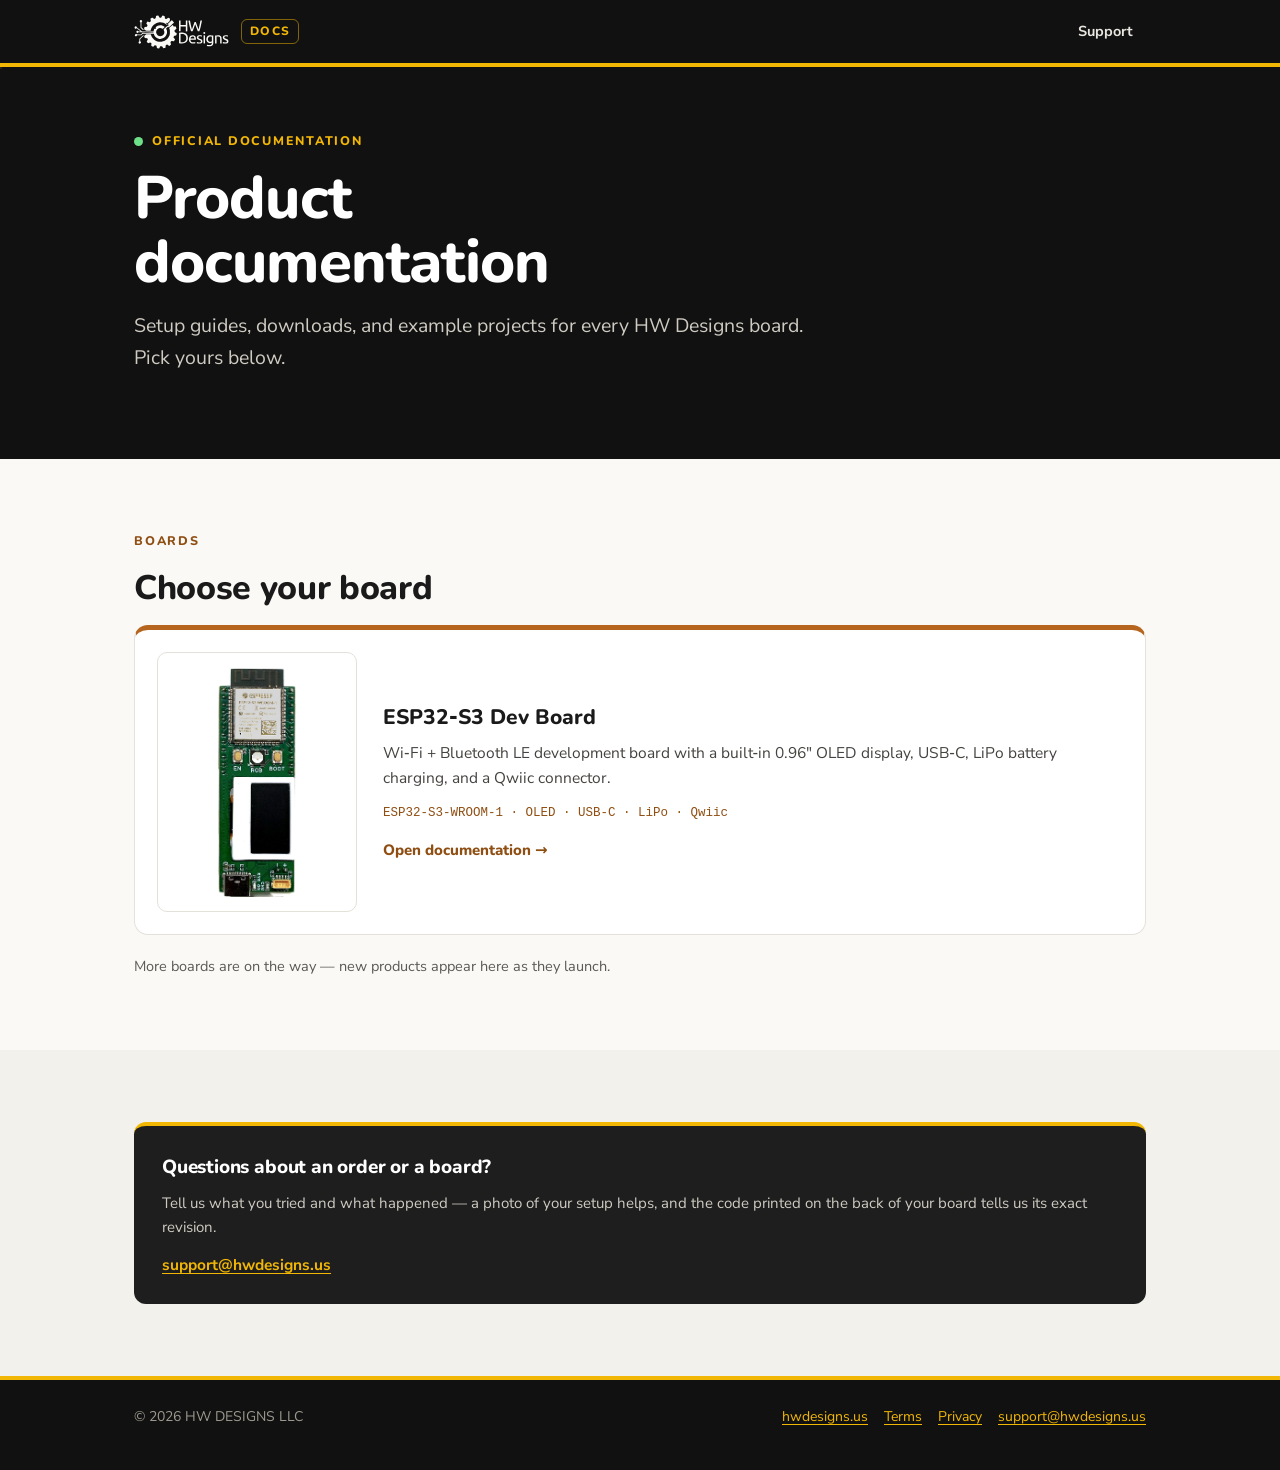
==== commit c9a46316: "Add Cloudflare Web Analytics (cookieless) to all docs pages Co-Authored-By: Claude Opus 5.5 <noreply" ====
--- a/index.html
+++ b/index.html
@@ -88,5 +88,6 @@
       <span class="footer-links"><a href="https://hwdesigns.us">hwdesigns.us</a><a href="https://hwdesigns.us/terms/">Terms</a><a href="https://hwdesigns.us/privacy/">Privacy</a><a href="mailto:support@hwdesigns.us">support@hwdesigns.us</a></span>
     </div>
   </footer>
+  <!-- Cloudflare Web Analytics (cookieless; see https://hwdesigns.us/privacy/) --><script type='module' src='https://static.cloudflareinsights.com/beacon.min.js' data-cf-beacon='{"token": "139cc9ab586844b68c1e6253bc8a0aa7"}'></script><!-- End Cloudflare Web Analytics -->
 </body>
 </html>
--- a/assets/site.css
+++ b/assets/site.css
@@ -241,8 +241,8 @@
 /* ── Footer (black with gold line, like hwdesigns.us) ──────────────── */
 .site-footer{background:var(--navy);border-top:4px solid var(--gold);padding:26px 0 42px;color:var(--faint)}
 .footer-inner{display:flex;flex-wrap:wrap;justify-content:space-between;gap:10px 18px;font-size:14px;color:var(--faint)}
-.site-footer a{color:#E9E6DF;text-decoration:none}
-.site-footer a:hover{color:var(--gold);text-decoration:underline}
+.site-footer a{color:var(--gold);text-decoration:underline;text-underline-offset:3px}
+.site-footer a:hover{color:#FFD34D;text-decoration-thickness:2px}
 .footer-links{display:flex;flex-wrap:wrap;gap:6px 16px}
 
 /* ── Page-level overrides for the DVT report ───────────────────────────
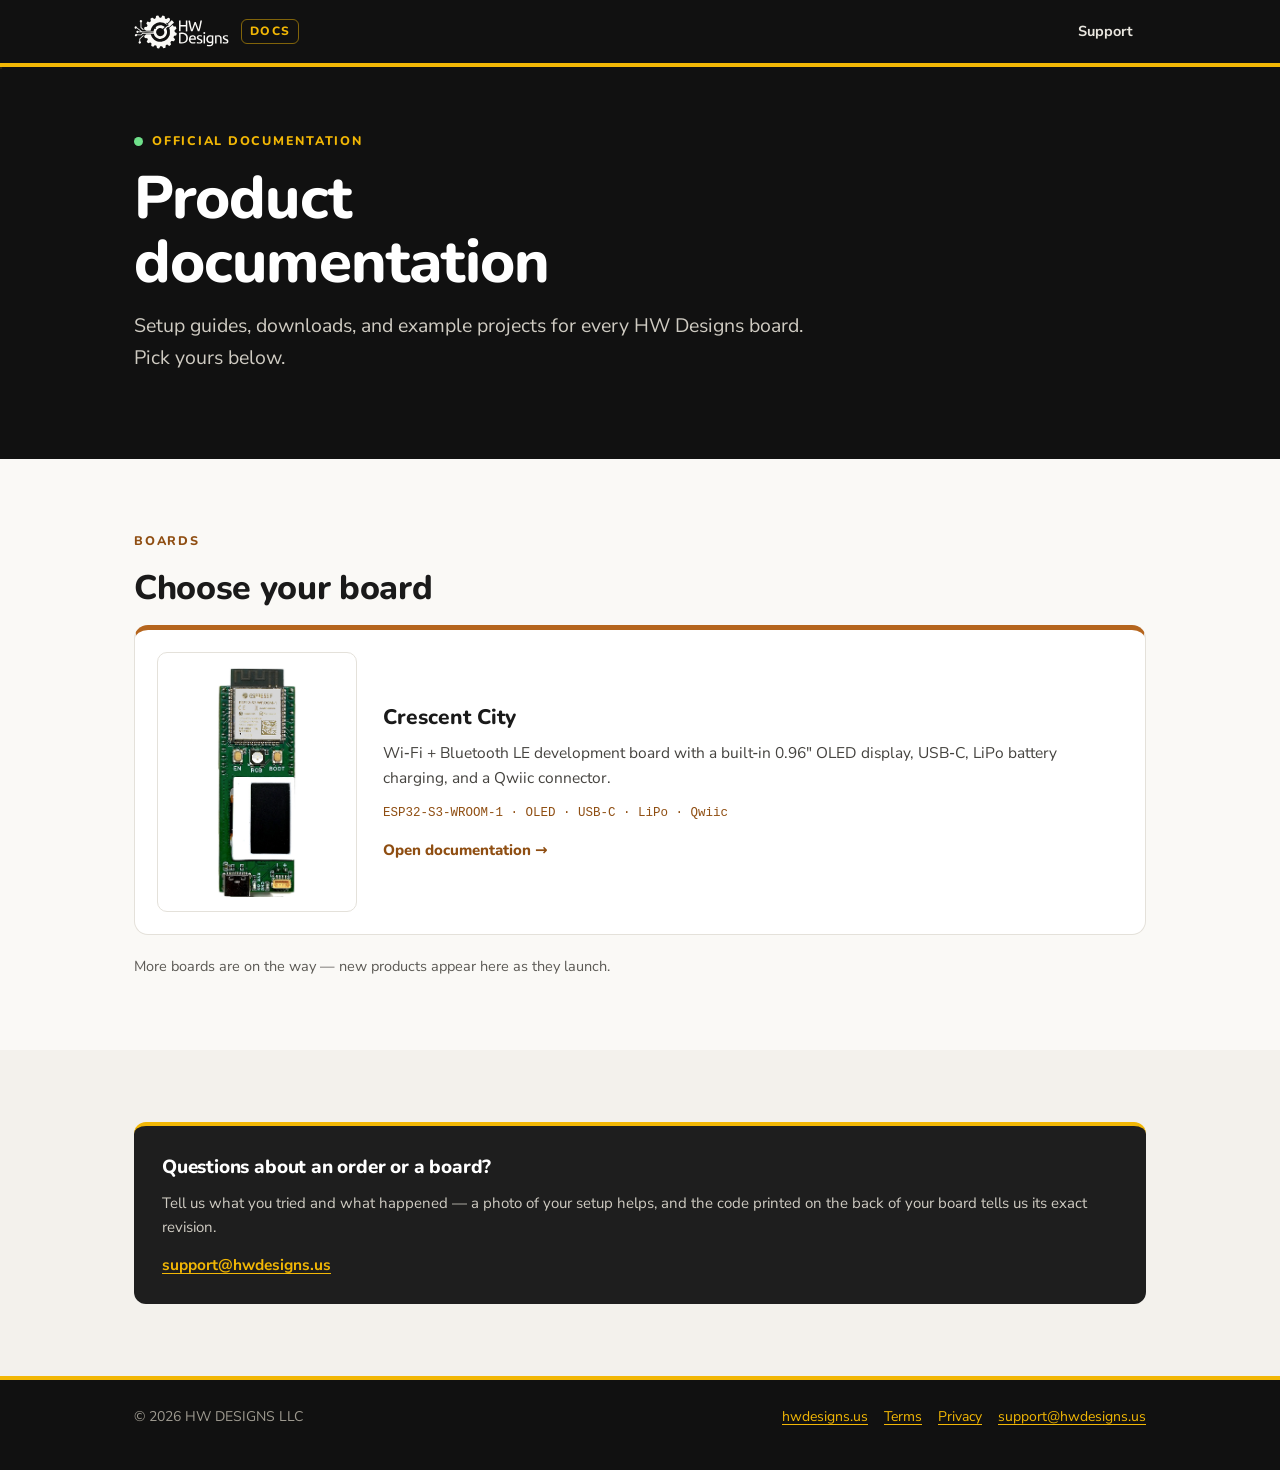
==== commit 44d155be: "Crescent City rename, battery results, spec sheet, example sketches" ====
--- a/index.html
+++ b/index.html
@@ -15,6 +15,8 @@
   <meta property="og:title" content="HW Designs — Documentation">
   <meta property="og:description" content="Pick your board for setup guides, downloads, and example projects.">
   <meta property="og:url" content="https://docs.hwdesigns.us">
+  <meta property="og:image" content="https://docs.hwdesigns.us/assets/og-esp32-s3.png">
+  <meta name="twitter:card" content="summary_large_image">
   <meta name="color-scheme" content="light dark">
   <meta name="theme-color" content="#111111">
   <link rel="icon" href="assets/favicon.svg" type="image/svg+xml">
@@ -56,10 +58,10 @@
           <a class="board-card" href="esp32-s3/">
             <span class="thumb">
               <!-- Keep this in sync with IMG_VERSION in esp32-s3/index.html when you post new photos -->
-              <img src="esp32-s3/assets/top_view_V2.jpg" alt="ESP32-S3 Dev Board" loading="lazy">
+              <img src="esp32-s3/assets/top_view_V2.jpg" alt="Crescent City ESP32-S3 dev board" loading="lazy">
             </span>
             <span class="info">
-              <span class="b-name">ESP32&#8209;S3 Dev Board</span>
+              <span class="b-name">Crescent City</span>
               <span class="b-desc">Wi&#8209;Fi + Bluetooth&nbsp;LE development board with a built&#8209;in 0.96&Prime; OLED display, USB&#8209;C, LiPo battery charging, and a Qwiic connector.</span>
               <span class="b-tags">ESP32-S3-WROOM-1 &middot; OLED &middot; USB-C &middot; LiPo &middot; Qwiic</span>
               <span class="b-go">Open documentation&nbsp;&rarr;</span>
@@ -75,7 +77,6 @@
         <div class="contact">
           <h3>Questions about an order or a board?</h3>
           <p>Tell us what you tried and what happened &mdash; a photo of your setup helps, and the code printed on the back of your board tells us its exact revision.</p>
-          <!-- TODO: make sure this mailbox exists (or change it) before printing the QR code -->
           <p><a href="mailto:support@hwdesigns.us">support@hwdesigns.us</a></p>
         </div>
       </div>
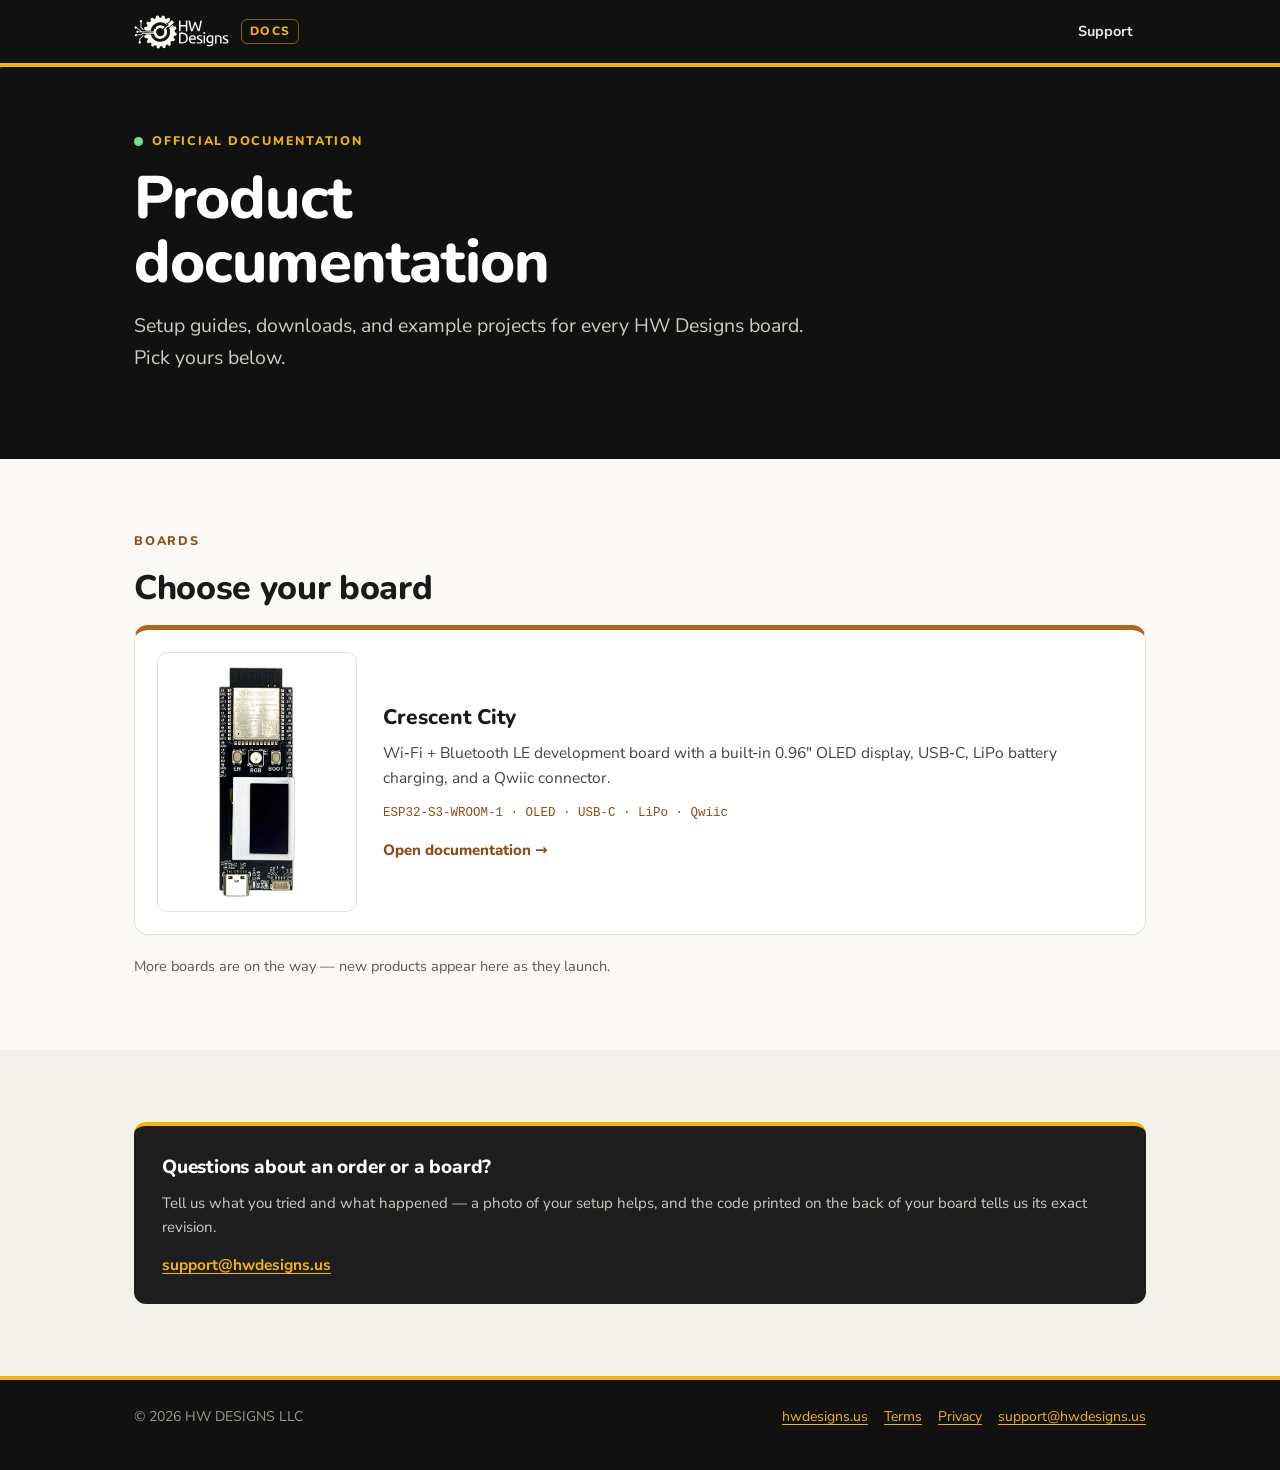
==== commit caf3a52a: "Black V2.0 board photos everywhere; Weather Clock 2.1.6 - Board page, hub card and link preview: new" ====
--- a/index.html
+++ b/index.html
@@ -58,7 +58,7 @@
           <a class="board-card" href="esp32-s3/">
             <span class="thumb">
               <!-- Keep this in sync with IMG_VERSION in esp32-s3/index.html when you post new photos -->
-              <img src="esp32-s3/assets/top_view_V2.jpg" alt="Crescent City ESP32-S3 dev board" loading="lazy">
+              <img src="esp32-s3/assets/top_view_V3.jpg" alt="Crescent City ESP32-S3 dev board" loading="lazy">
             </span>
             <span class="info">
               <span class="b-name">Crescent City</span>
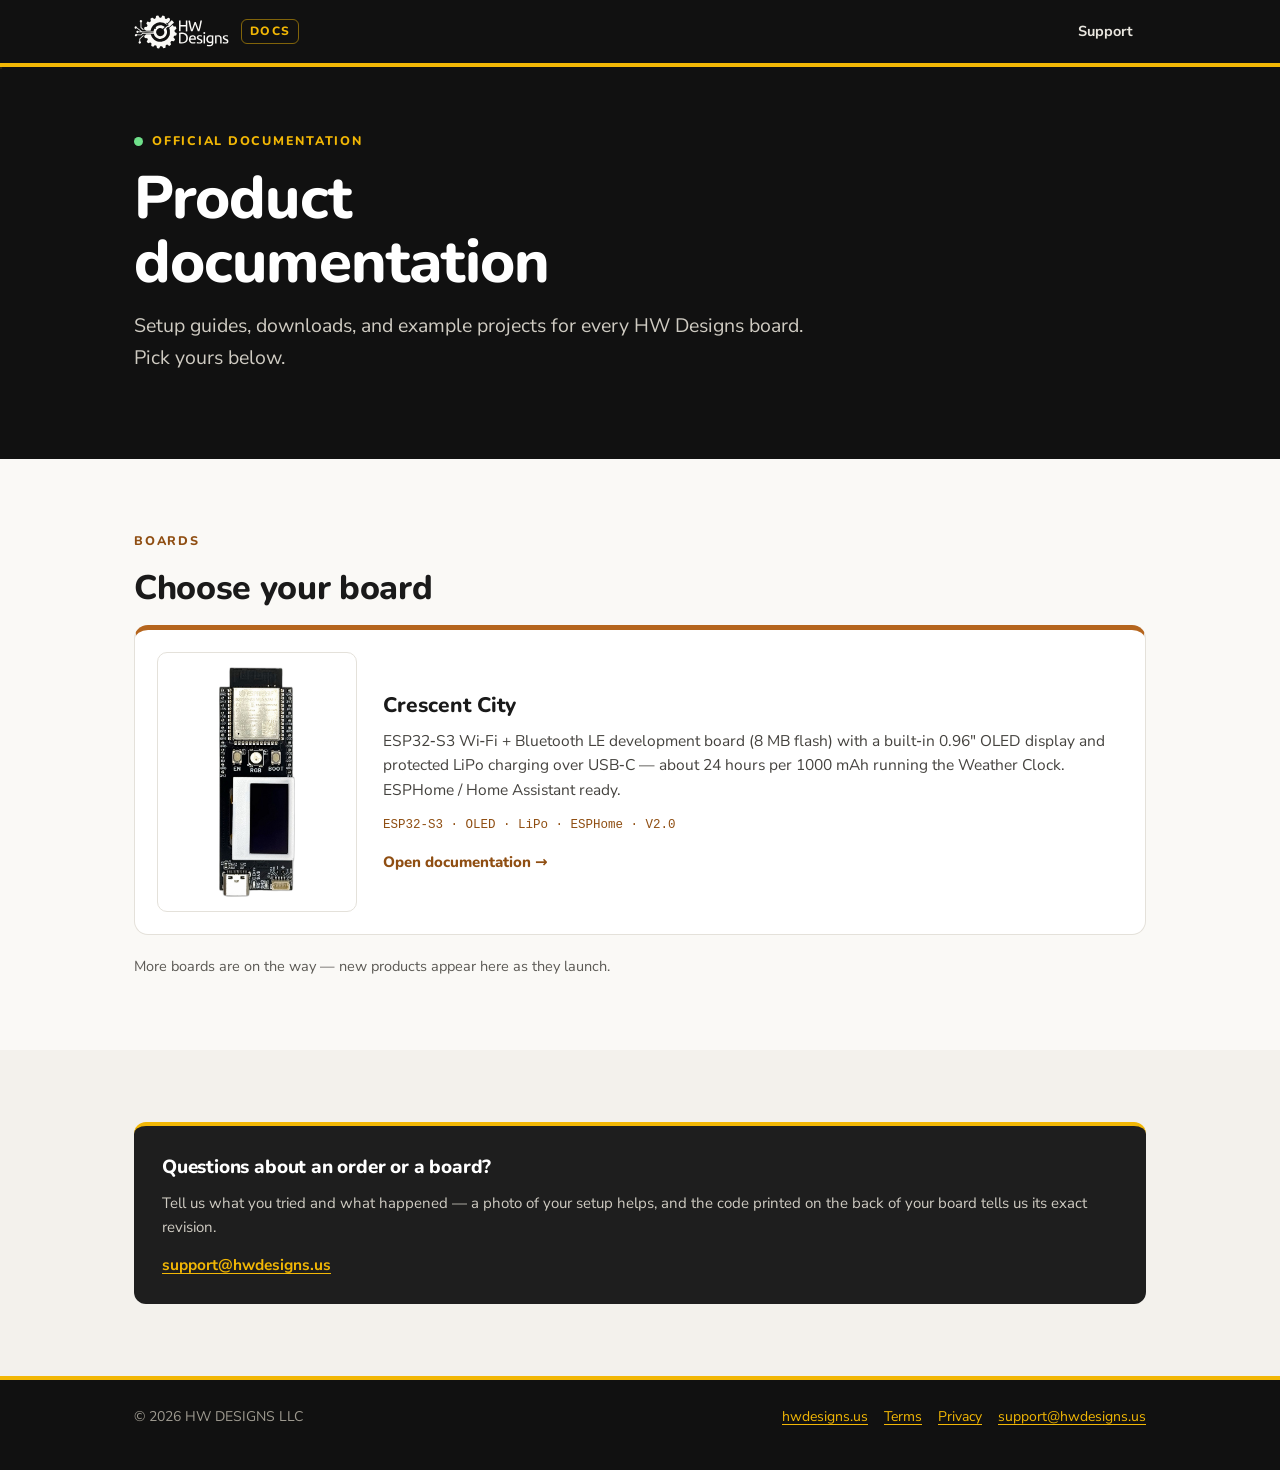
==== commit f13ce443: "V2.0 DVT report, Rev D user guide and pinout, page updates" ====
--- a/index.html
+++ b/index.html
@@ -62,8 +62,8 @@
             </span>
             <span class="info">
               <span class="b-name">Crescent City</span>
-              <span class="b-desc">Wi&#8209;Fi + Bluetooth&nbsp;LE development board with a built&#8209;in 0.96&Prime; OLED display, USB&#8209;C, LiPo battery charging, and a Qwiic connector.</span>
-              <span class="b-tags">ESP32-S3-WROOM-1 &middot; OLED &middot; USB-C &middot; LiPo &middot; Qwiic</span>
+              <span class="b-desc">ESP32&#8209;S3 Wi&#8209;Fi + Bluetooth&nbsp;LE development board (8&nbsp;MB flash) with a built&#8209;in 0.96&Prime; OLED display and protected LiPo charging over USB&#8209;C &mdash; about 24&nbsp;hours per 1000&nbsp;mAh running the Weather Clock. ESPHome / Home Assistant ready.</span>
+              <span class="b-tags">ESP32-S3 &middot; OLED &middot; LiPo &middot; ESPHome &middot; V2.0</span>
               <span class="b-go">Open documentation&nbsp;&rarr;</span>
             </span>
           </a>
--- a/assets/site.css
+++ b/assets/site.css
@@ -182,6 +182,22 @@
 .spec .label{font-family:var(--head);font-weight:800;font-size:12px;letter-spacing:.12em;text-transform:uppercase;color:var(--copper-ink)}
 .spec .val{margin-top:8px;font-weight:700;font-size:15px;line-height:1.5}
 
+/* ── Key numbers: the summary strip at the top of a page ───────────────
+   <div class="grid-specs keynums"><div class="spec"><div class="label">Battery life</div>
+   <div class="val"><span class="big">24 h</span>per 1000 mAh<span class="sub">Weather Clock 2.1</span></div></div>… */
+.keynums{margin:28px 0 0}
+.spec .big{display:block;font-family:var(--head);font-weight:800;font-size:clamp(26px,3.2vw,34px);line-height:1.1;letter-spacing:-.01em;color:var(--ink);margin:2px 0 4px;white-space:nowrap}
+.spec .sub{display:block;font-size:13px;font-weight:400;line-height:1.45;color:var(--label);margin-top:4px}
+
+/* ── "More detail" — expandable sections for the weeds ─────────────────
+   <details class="more"><summary>Setup details</summary><div class="more-body">…</div></details> */
+details.more{margin:16px 0 0}
+details.more > summary{font-family:var(--head);font-size:15px;color:var(--cobalt-ink)}
+.more-body{padding:0 20px 18px;color:var(--soft);font-size:15px}
+.more-body > :first-child{margin-top:0}
+.more-body > :last-child{margin-bottom:0}
+.more-body p{padding:0;margin:0 0 10px}
+
 /* ── Downloads table ───────────────────────────────────────────────── */
 .dl-table{width:100%;border-collapse:collapse;margin:32px 0 0;background:var(--card);border:1px solid var(--line);border-radius:var(--radius);overflow:hidden}
 .dl-table thead th{font-family:var(--head);font-weight:800;font-size:12px;letter-spacing:.12em;text-transform:uppercase;color:var(--label);text-align:left;padding:14px 20px;border-bottom:1px solid var(--line);background:var(--card)}
@@ -299,6 +315,13 @@
   .step{grid-template-columns:1fr;gap:10px}
   .dl-desc-col{display:none}
 }
+/* Phones: keep the page nav to one row under the logo; it scrolls sideways if it is long */
+@media (max-width:640px){
+  .header-inner{flex-wrap:wrap;row-gap:6px;padding:10px 16px}
+  .site-nav{flex-wrap:nowrap;width:100%;overflow-x:auto;scrollbar-width:none;-webkit-overflow-scrolling:touch}
+  .site-nav::-webkit-scrollbar{display:none}
+  .site-nav a{white-space:nowrap;padding:6px 10px;font-size:14px}
+}
 @media (prefers-reduced-motion:reduce){
   html{scroll-behavior:auto}
   .rgb-dot{animation:none;background:var(--gold)}
